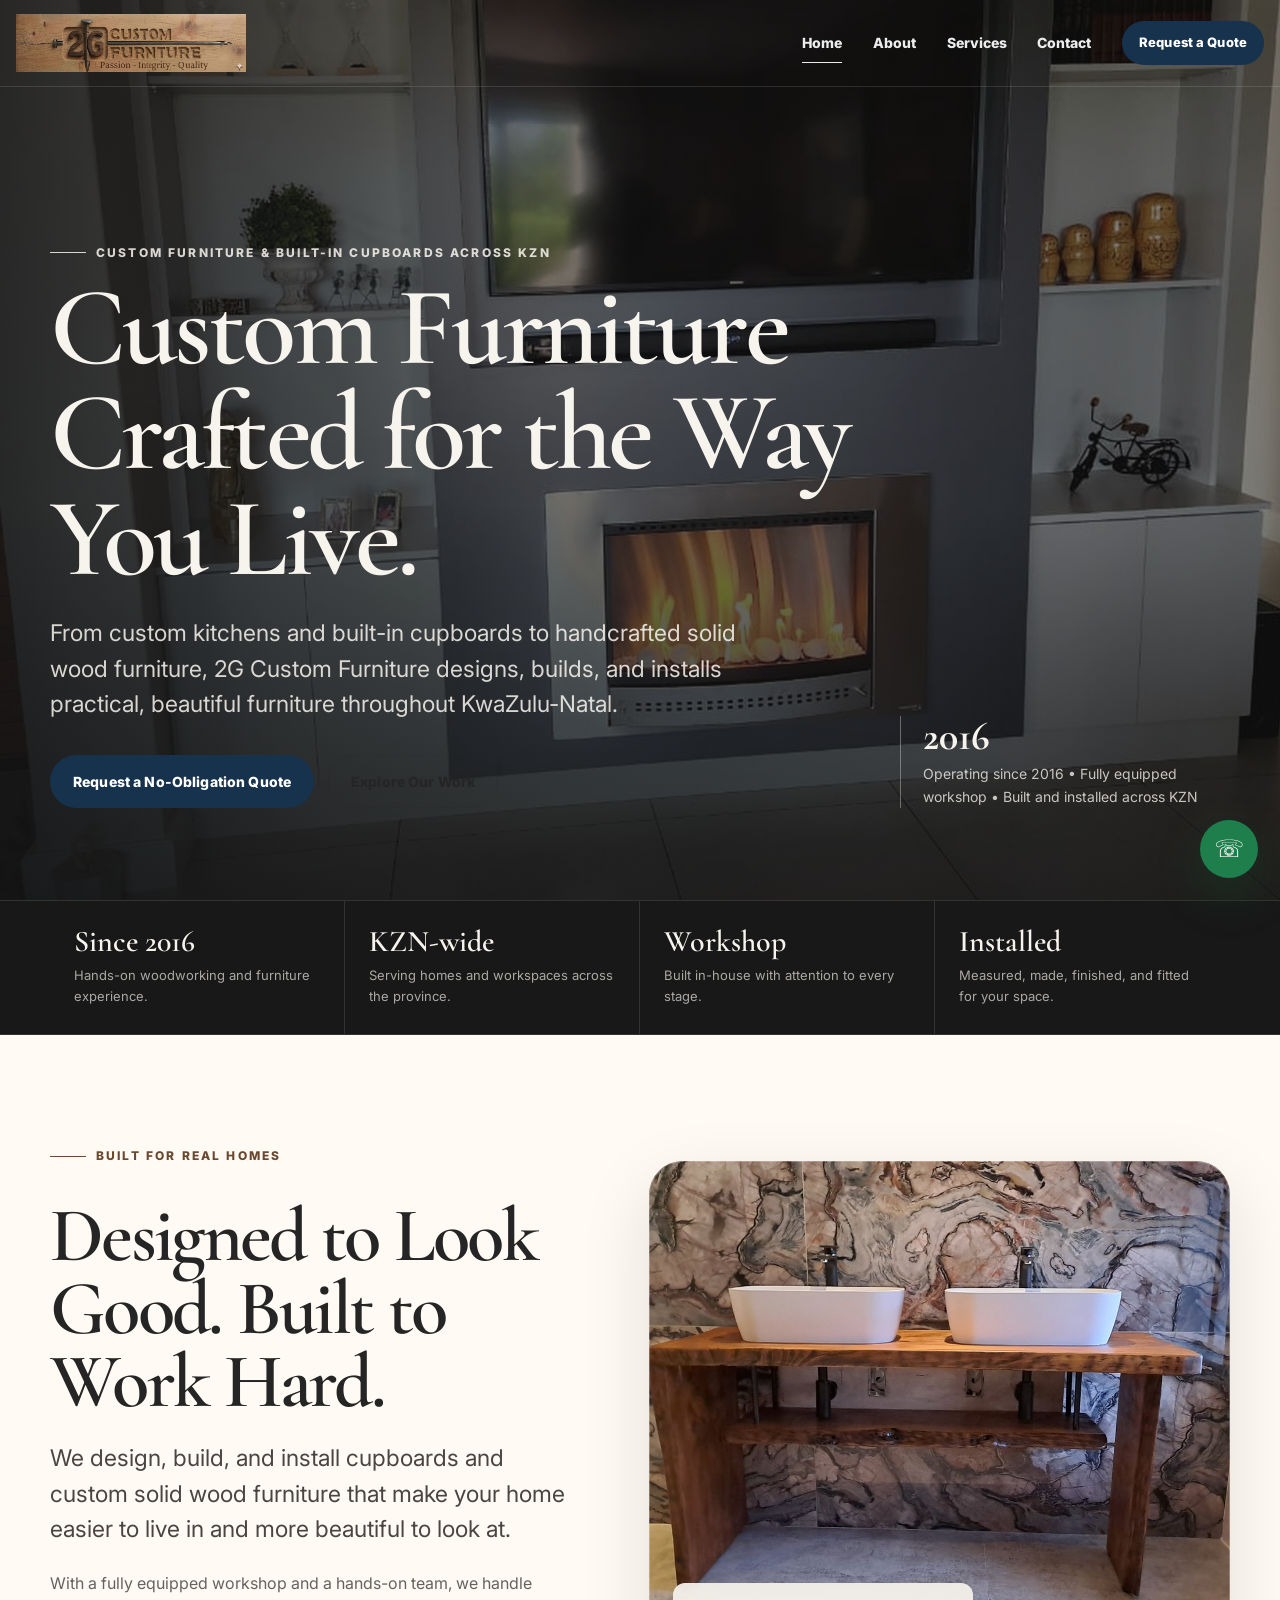
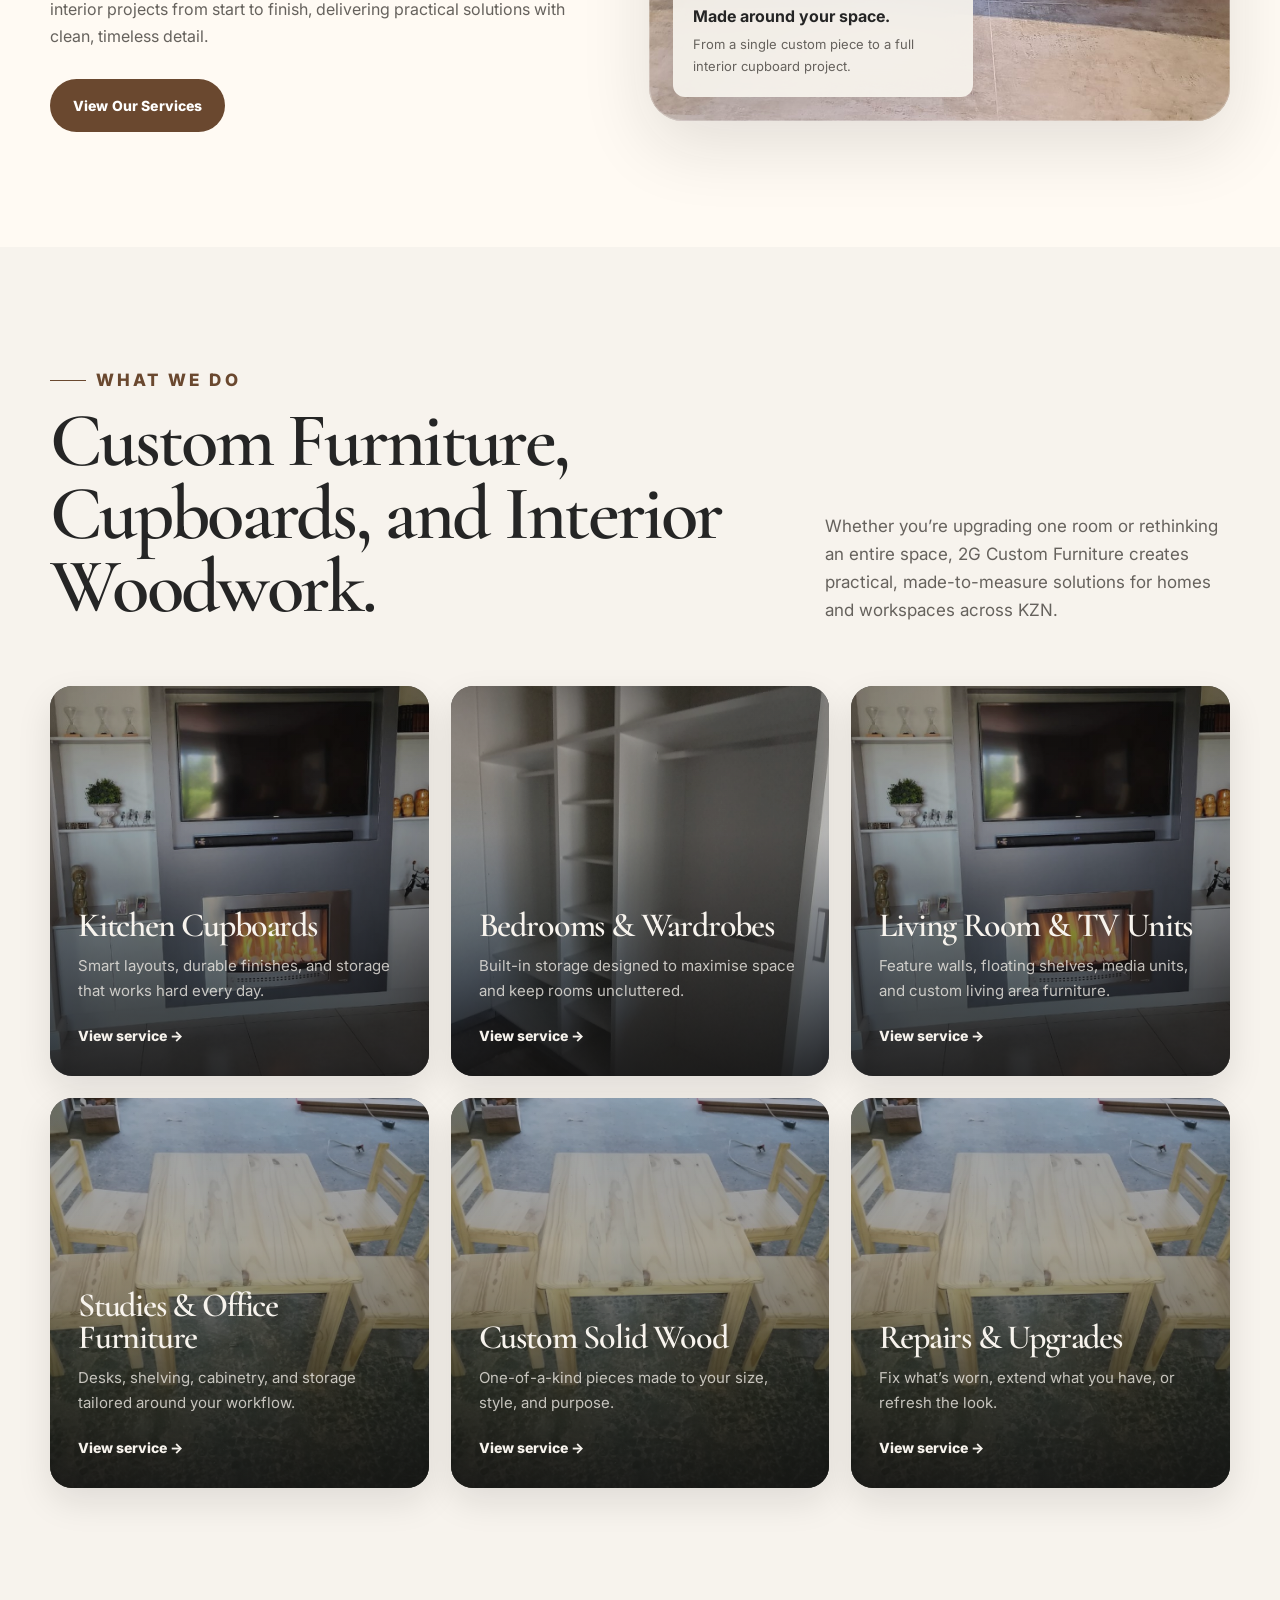
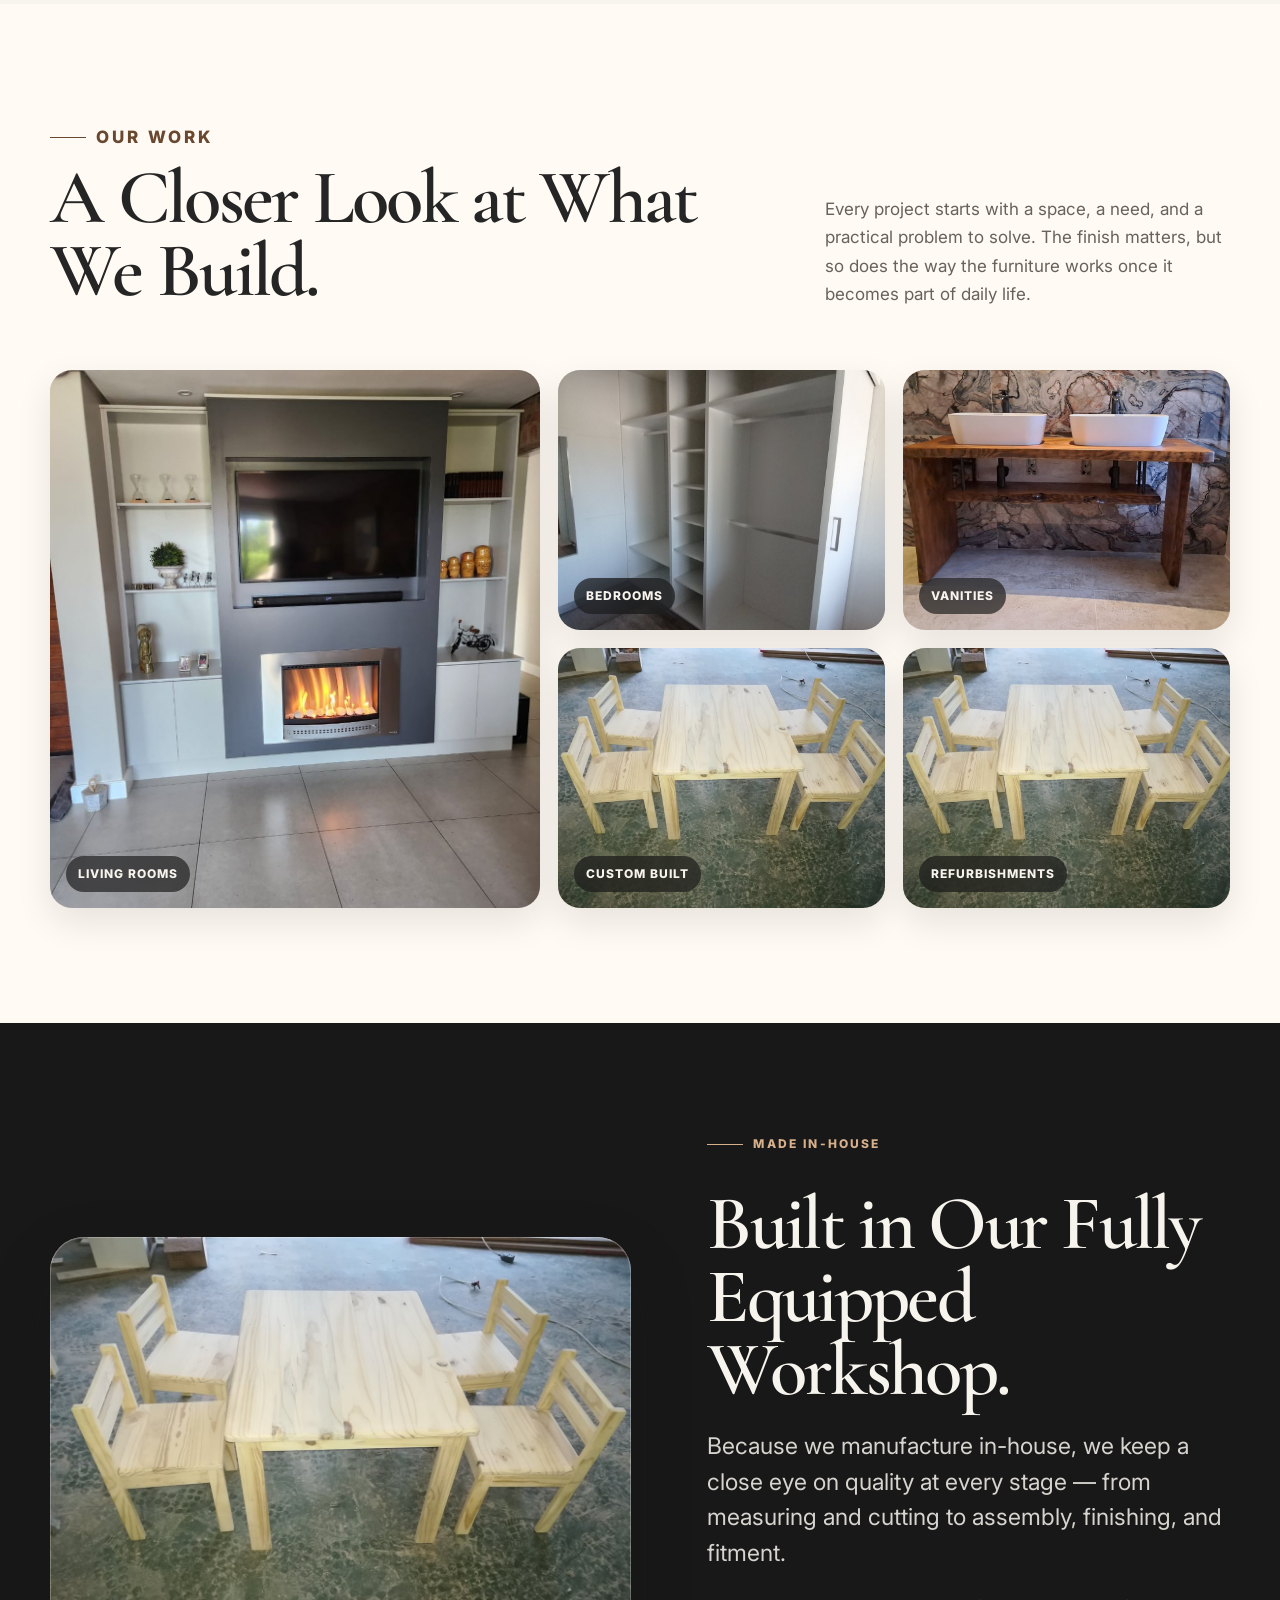
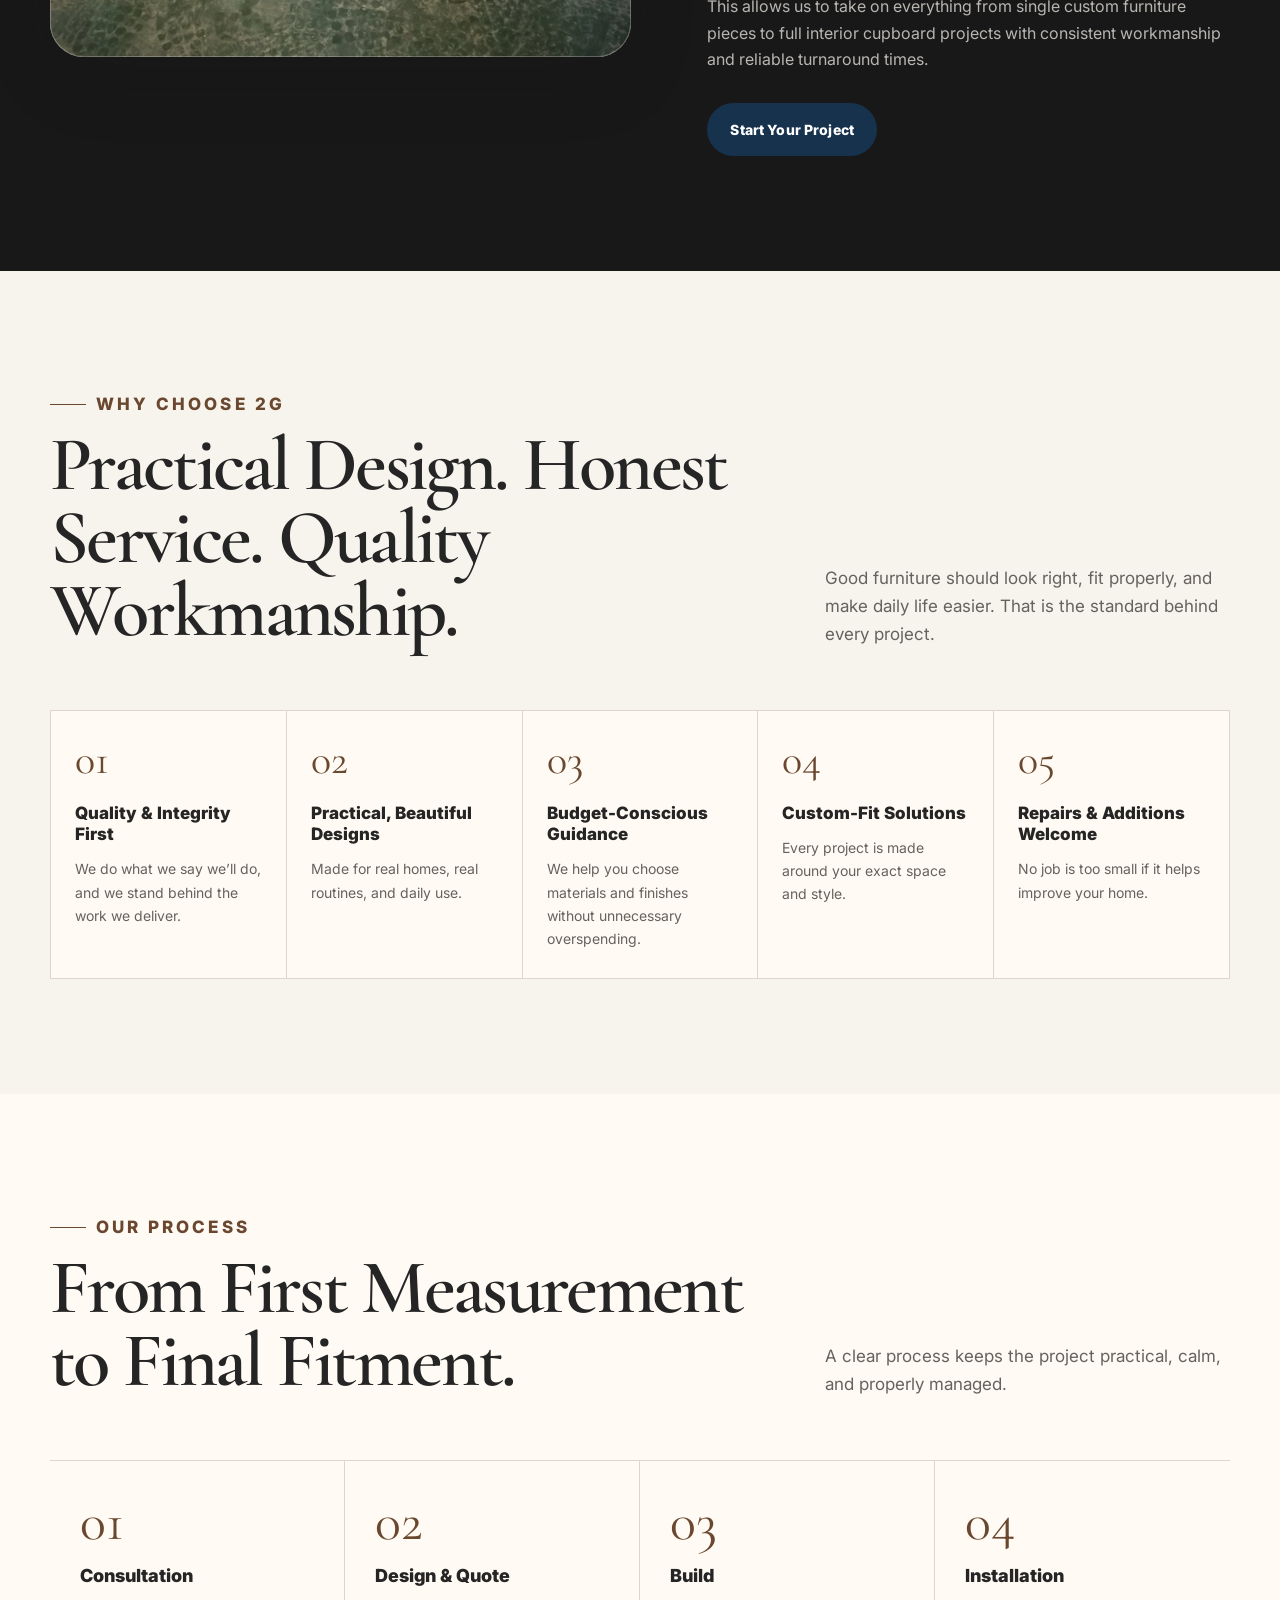
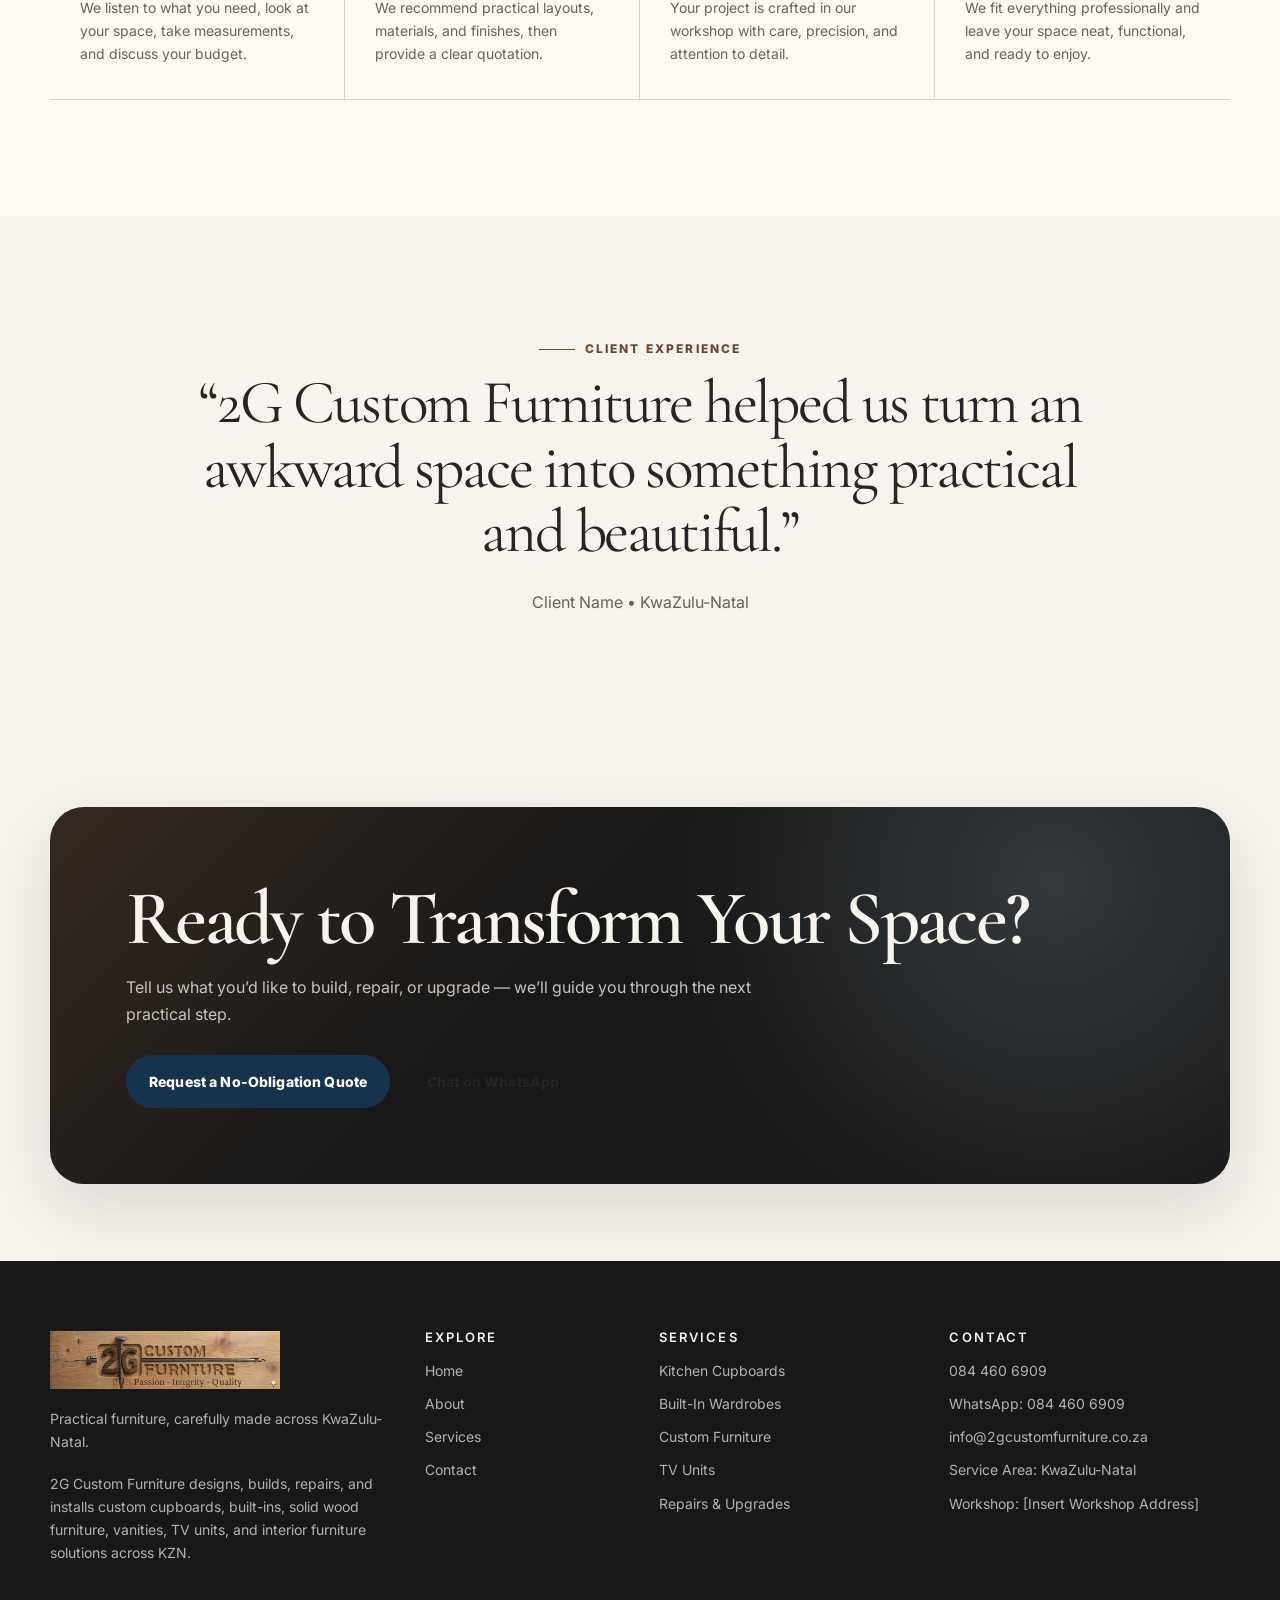
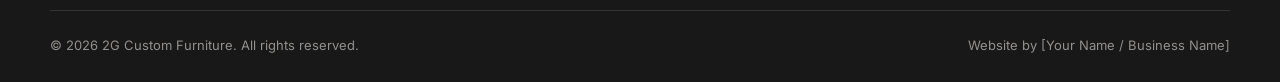
==== index.html @ 4002213d "Add files via upload" ====
<!doctype html>
<html lang="en-ZA">
<head>
  <meta charset="utf-8">
  <meta name="viewport" content="width=device-width, initial-scale=1">
  <title>2G Custom Furniture | Custom Furniture & Built-In Cupboards KZN</title>
  <meta name="description" content="2G Custom Furniture designs, builds, repairs, and installs custom furniture, kitchen cupboards, built-in wardrobes, TV units, vanities, and solid wood furniture across KwaZulu-Natal.">
  <meta name="robots" content="index, follow">
  <meta property="og:title" content="2G Custom Furniture | Custom Furniture & Built-In Cupboards KZN">
  <meta property="og:description" content="2G Custom Furniture designs, builds, repairs, and installs custom furniture, kitchen cupboards, built-in wardrobes, TV units, vanities, and solid wood furniture across KwaZulu-Natal.">
  <meta property="og:type" content="website">
  <meta property="og:image" content="assets/images/hero/home-hero.jpg">
  <meta name="theme-color" content="#17324D">
  <link rel="preconnect" href="https://fonts.googleapis.com">
  <link rel="preconnect" href="https://fonts.gstatic.com" crossorigin>
  <link href="https://fonts.googleapis.com/css2?family=Cormorant+Garamond:wght@500;600;700&family=Inter:wght@400;500;700;800;900&display=swap" rel="stylesheet">
  <link rel="stylesheet" href="assets/css/styles.css">
  <script type="application/ld+json">
  {
    "@context": "https://schema.org",
    "@type": "LocalBusiness",
    "name": "2G Custom Furniture",
    "image": "assets/images/logo/2g-logo.png",
    "telephone": "+27 84 460 6909",
    "email": "info@2gcustomfurniture.co.za",
    "address": {
      "@type": "PostalAddress",
      "streetAddress": "[Insert Workshop Address]",
      "addressRegion": "KwaZulu-Natal",
      "addressCountry": "ZA"
    },
    "areaServed": "KwaZulu-Natal",
    "url": "https://www.2gcustomfurniture.co.za",
    "description": "Custom cupboards, built-ins, solid wood furniture, repairs, refurbishments and installations across KwaZulu-Natal."
  }
  </script>
</head>
<body>
<a class="skip-link" href="#main">Skip to content</a>
<header class="site-header">
  <div class="nav-wrap">
    <a class="logo" href="index.html" aria-label="2G Custom Furniture home">
      <img src="assets/images/logo/2g-logo.png" alt="2G Custom Furniture logo">
    </a>
    <nav class="nav-links" aria-label="Primary navigation">
      <a class="active" href="index.html">Home</a>
      <a href="about.html">About</a>
      <a href="services.html">Services</a>
      <a href="contact.html">Contact</a>
      <a class="btn small-btn" href="contact.html">Request a Quote</a>
    </nav>
    <button class="menu-toggle" type="button" aria-label="Open menu" aria-expanded="false">
      <span></span><span></span><span></span>
    </button>
  </div>
</header>

<main id="main">
  <section class="hero">
    <div class="hero-media"><img src="assets/images/hero/home-hero.jpg" alt="Custom living room TV and fireplace unit built by 2G Custom Furniture"></div>
    <div class="container hero-content">
      <div class="hero-grid">
        <div>
          <p class="eyebrow">Custom Furniture & Built-In Cupboards Across KZN</p>
          <h1>Custom Furniture Crafted for the Way You Live.</h1>
          <p class="lead" style="margin-top:24px;">From custom kitchens and built-in cupboards to handcrafted solid wood furniture, 2G Custom Furniture designs, builds, and installs practical, beautiful furniture throughout KwaZulu-Natal.</p>
          <div class="actions">
            <a class="btn" href="contact.html">Request a No-Obligation Quote</a>
            <a class="btn secondary" href="#work">Explore Our Work</a>
          </div>
        </div>
        <div class="hero-note">
          <strong>2016</strong>
          Operating since 2016 • Fully equipped workshop • Built and installed across KZN
        </div>
      </div>
    </div>
  </section>

  <section class="trust-strip" aria-label="Trust highlights">
    <div class="container trust-grid">
      <div class="trust-item"><strong>Since 2016</strong><span>Hands-on woodworking and furniture experience.</span></div>
      <div class="trust-item"><strong>KZN-wide</strong><span>Serving homes and workspaces across the province.</span></div>
      <div class="trust-item"><strong>Workshop</strong><span>Built in-house with attention to every stage.</span></div>
      <div class="trust-item"><strong>Installed</strong><span>Measured, made, finished, and fitted for your space.</span></div>
    </div>
  </section>

  <section class="section alt">
    <div class="container split">
      <div class="copy-stack reveal">
        <p class="eyebrow">Built for Real Homes</p>
        <h2>Designed to Look Good. Built to Work Hard.</h2>
        <p class="lead">We design, build, and install cupboards and custom solid wood furniture that make your home easier to live in and more beautiful to look at.</p>
        <p>With a fully equipped workshop and a hands-on team, we handle interior projects from start to finish, delivering practical solutions with clean, timeless detail.</p>
        <div class="actions"><a class="btn walnut" href="services.html">View Our Services</a></div>
      </div>
      <div class="image-frame reveal">
        <img src="assets/images/portfolio/vanity-01.jpg" alt="Custom solid wood bathroom vanity made by 2G Custom Furniture">
        <div class="caption-card"><strong>Made around your space.</strong><p>From a single custom piece to a full interior cupboard project.</p></div>
      </div>
    </div>
  </section>

  <section class="section">
    <div class="container">
      <div class="section-heading reveal">
        <div><p class="eyebrow">What We Do</p><h2>Custom Furniture, Cupboards, and Interior Woodwork.</h2></div>
        <p>Whether you’re upgrading one room or rethinking an entire space, 2G Custom Furniture creates practical, made-to-measure solutions for homes and workspaces across KZN.</p>
      </div>
      <div class="service-grid">
        <a class="service-card reveal" href="services.html#kitchens"><img src="assets/images/services/service-kitchens.jpg" alt="Custom fitted kitchen cupboard project"><div class="service-card-content"><h3>Kitchen Cupboards</h3><p>Smart layouts, durable finishes, and storage that works hard every day.</p><span class="link">View service →</span></div></a>
        <a class="service-card reveal" href="services.html#bedrooms"><img src="assets/images/services/service-bedrooms.jpg" alt="Built-in bedroom wardrobe project"><div class="service-card-content"><h3>Bedrooms & Wardrobes</h3><p>Built-in storage designed to maximise space and keep rooms uncluttered.</p><span class="link">View service →</span></div></a>
        <a class="service-card reveal" href="services.html#living"><img src="assets/images/services/service-living-room.jpg" alt="Custom TV unit and living room feature wall"><div class="service-card-content"><h3>Living Room & TV Units</h3><p>Feature walls, floating shelves, media units, and custom living area furniture.</p><span class="link">View service →</span></div></a>
        <a class="service-card reveal" href="services.html#office"><img src="assets/images/services/service-office.jpg" alt="Custom wood table and workshop project"><div class="service-card-content"><h3>Studies & Office Furniture</h3><p>Desks, shelving, cabinetry, and storage tailored around your workflow.</p><span class="link">View service →</span></div></a>
        <a class="service-card reveal" href="services.html#custom"><img src="assets/images/services/service-custom-furniture.jpg" alt="Custom solid wood furniture built in workshop"><div class="service-card-content"><h3>Custom Solid Wood</h3><p>One-of-a-kind pieces made to your size, style, and purpose.</p><span class="link">View service →</span></div></a>
        <a class="service-card reveal" href="services.html#repairs"><img src="assets/images/services/service-repairs.jpg" alt="Work in progress furniture and woodwork repair project"><div class="service-card-content"><h3>Repairs & Upgrades</h3><p>Fix what’s worn, extend what you have, or refresh the look.</p><span class="link">View service →</span></div></a>
      </div>
    </div>
  </section>

  <section id="work" class="section alt">
    <div class="container">
      <div class="section-heading reveal">
        <div><p class="eyebrow">Our Work</p><h2>A Closer Look at What We Build.</h2></div>
        <p>Every project starts with a space, a need, and a practical problem to solve. The finish matters, but so does the way the furniture works once it becomes part of daily life.</p>
      </div>
      <div class="gallery-grid reveal">
        <div class="gallery-item big"><img src="assets/images/portfolio/living-room-01.jpg" alt="Custom living room wall unit with TV and fireplace"><span class="gallery-label">Living Rooms</span></div>
        <div class="gallery-item"><img src="assets/images/portfolio/bedroom-01.jpg" alt="Walk-in wardrobe built-in cupboard interior"><span class="gallery-label">Bedrooms</span></div>
        <div class="gallery-item"><img src="assets/images/portfolio/vanity-01.jpg" alt="Solid wood double bathroom vanity"><span class="gallery-label">Vanities</span></div>
        <div class="gallery-item"><img src="assets/images/portfolio/custom-built-01.jpg" alt="Solid wood children table and chairs in workshop"><span class="gallery-label">Custom Built</span></div>
        <div class="gallery-item"><img src="assets/images/portfolio/refurbish-01.jpg" alt="Furniture work in progress at workshop"><span class="gallery-label">Refurbishments</span></div>
      </div>
    </div>
  </section>

  <section class="section dark">
    <div class="container split reverse">
      <div class="image-frame short reveal"><img src="assets/images/workshop/workshop-01.jpg" alt="2G Custom Furniture workshop project in progress"></div>
      <div class="copy-stack reveal">
        <p class="eyebrow">Made In-House</p>
        <h2>Built in Our Fully Equipped Workshop.</h2>
        <p class="lead">Because we manufacture in-house, we keep a close eye on quality at every stage — from measuring and cutting to assembly, finishing, and fitment.</p>
        <p>This allows us to take on everything from single custom furniture pieces to full interior cupboard projects with consistent workmanship and reliable turnaround times.</p>
        <div class="actions"><a class="btn" href="contact.html">Start Your Project</a></div>
      </div>
    </div>
  </section>

  <section class="section">
    <div class="container">
      <div class="section-heading reveal"><div><p class="eyebrow">Why Choose 2G</p><h2>Practical Design. Honest Service. Quality Workmanship.</h2></div><p>Good furniture should look right, fit properly, and make daily life easier. That is the standard behind every project.</p></div>
      <div class="reason-grid reveal">
        <div class="reason"><span class="num">01</span><h3>Quality & Integrity First</h3><p>We do what we say we’ll do, and we stand behind the work we deliver.</p></div>
        <div class="reason"><span class="num">02</span><h3>Practical, Beautiful Designs</h3><p>Made for real homes, real routines, and daily use.</p></div>
        <div class="reason"><span class="num">03</span><h3>Budget-Conscious Guidance</h3><p>We help you choose materials and finishes without unnecessary overspending.</p></div>
        <div class="reason"><span class="num">04</span><h3>Custom-Fit Solutions</h3><p>Every project is made around your exact space and style.</p></div>
        <div class="reason"><span class="num">05</span><h3>Repairs & Additions Welcome</h3><p>No job is too small if it helps improve your home.</p></div>
      </div>
    </div>
  </section>

  <section class="section alt">
    <div class="container">
      <div class="section-heading reveal"><div><p class="eyebrow">Our Process</p><h2>From First Measurement to Final Fitment.</h2></div><p>A clear process keeps the project practical, calm, and properly managed.</p></div>
      <div class="process reveal">
        <div class="step"><span>01</span><h3>Consultation</h3><p>We listen to what you need, look at your space, take measurements, and discuss your budget.</p></div>
        <div class="step"><span>02</span><h3>Design & Quote</h3><p>We recommend practical layouts, materials, and finishes, then provide a clear quotation.</p></div>
        <div class="step"><span>03</span><h3>Build</h3><p>Your project is crafted in our workshop with care, precision, and attention to detail.</p></div>
        <div class="step"><span>04</span><h3>Installation</h3><p>We fit everything professionally and leave your space neat, functional, and ready to enjoy.</p></div>
      </div>
    </div>
  </section>

  <section class="section">
    <div class="container testimonial reveal">
      <p class="eyebrow">Client Experience</p>
      <blockquote>“2G Custom Furniture helped us turn an awkward space into something practical and beautiful.”</blockquote>
      <cite>Client Name • KwaZulu-Natal <!-- Replace with real testimonial before launch --></cite>
    </div>
  </section>

  <section class="section tight">
    <div class="container cta-panel reveal">
      <h2>Ready to Transform Your Space?</h2>
      <p>Tell us what you’d like to build, repair, or upgrade — we’ll guide you through the next practical step.</p>
      <div class="actions"><a class="btn" href="contact.html">Request a No-Obligation Quote</a><a class="btn secondary" href="https://wa.me/27844606909">Chat on WhatsApp</a></div>
    </div>
  </section>
</main>
<a class="whatsapp-float" href="https://wa.me/27844606909" aria-label="Chat with 2G Custom Furniture on WhatsApp">☏</a>
<footer class="site-footer">
  <div class="container">
    <div class="footer-grid">
      <div>
        <img class="footer-logo" src="assets/images/logo/2g-logo.png" alt="2G Custom Furniture logo">
        <p>Practical furniture, carefully made across KwaZulu-Natal.</p>
        <p style="margin-top:18px;">2G Custom Furniture designs, builds, repairs, and installs custom cupboards, built-ins, solid wood furniture, vanities, TV units, and interior furniture solutions across KZN.</p>
      </div>
      <div>
        <h3>Explore</h3>
        <ul>
          <li><a href="index.html">Home</a></li>
          <li><a href="about.html">About</a></li>
          <li><a href="services.html">Services</a></li>
          <li><a href="contact.html">Contact</a></li>
        </ul>
      </div>
      <div>
        <h3>Services</h3>
        <ul>
          <li><a href="services.html#kitchens">Kitchen Cupboards</a></li>
          <li><a href="services.html#bedrooms">Built-In Wardrobes</a></li>
          <li><a href="services.html#custom">Custom Furniture</a></li>
          <li><a href="services.html#living">TV Units</a></li>
          <li><a href="services.html#repairs">Repairs & Upgrades</a></li>
        </ul>
      </div>
      <div>
        <h3>Contact</h3>
        <ul>
          <li><a href="tel:+27844606909">084 460 6909</a></li>
          <li><a href="https://wa.me/27844606909">WhatsApp: 084 460 6909</a></li>
          <li><a href="mailto:info@2gcustomfurniture.co.za">info@2gcustomfurniture.co.za</a></li>
          <li>Service Area: KwaZulu-Natal</li>
          <li>Workshop: [Insert Workshop Address]</li>
        </ul>
      </div>
    </div>
    <div class="footer-bottom">
      <span>© 2026 2G Custom Furniture. All rights reserved.</span>
      <span>Website by [Your Name / Business Name]</span>
    </div>
  </div>
</footer>
<script src="assets/js/main.js"></script>
</body>
</html>
---- assets/css/styles.css ----
/*
  2G Custom Furniture — premium static website
  Replace placeholder copy/images/contact details where marked before launch.
*/
:root {
  --ivory: #f7f3ed;
  --ivory-2: #fffaf3;
  --charcoal: #252525;
  --ink: #181818;
  --muted: #66625d;
  --stone: #ddd6cc;
  --stone-2: #ebe5dc;
  --navy: #17324d;
  --navy-2: #223f5d;
  --steel: #6f7f8c;
  --walnut: #6a482f;
  --walnut-light: #a87a50;
  --white: #ffffff;
  --shadow-soft: 0 24px 70px rgba(24, 24, 24, .12);
  --shadow-card: 0 14px 35px rgba(24, 24, 24, .10);
  --radius-sm: 12px;
  --radius-md: 22px;
  --radius-lg: 34px;
  --container: 1180px;
  --section: clamp(72px, 9vw, 130px);
  --font-heading: 'Cormorant Garamond', Georgia, serif;
  --font-body: 'Inter', system-ui, -apple-system, Segoe UI, sans-serif;
}

* { box-sizing: border-box; }
html { scroll-behavior: smooth; }
body {
  margin: 0;
  font-family: var(--font-body);
  color: var(--charcoal);
  background: var(--ivory);
  line-height: 1.65;
  -webkit-font-smoothing: antialiased;
  text-rendering: optimizeLegibility;
}
body.nav-open { overflow: hidden; }
img { max-width: 100%; display: block; }
a { color: inherit; text-decoration: none; }
button, input, textarea, select { font: inherit; }
::selection { background: var(--walnut); color: var(--ivory); }

.container {
  width: min(var(--container), calc(100% - 40px));
  margin-inline: auto;
}
.section { padding: var(--section) 0; }
.section.tight { padding: clamp(48px, 6vw, 82px) 0; }
.dark { background: var(--ink); color: var(--ivory); }
.alt { background: var(--ivory-2); }

.eyebrow {
  display: inline-flex;
  align-items: center;
  gap: 10px;
  margin: 0 0 16px;
  font-size: 12px;
  line-height: 1;
  letter-spacing: .18em;
  text-transform: uppercase;
  font-weight: 800;
  color: var(--walnut);
}
.dark .eyebrow { color: #d7b08b; }
.eyebrow::before {
  content: '';
  width: 36px;
  height: 1px;
  background: currentColor;
}

h1, h2, h3 {
  font-family: var(--font-heading);
  font-weight: 600;
  line-height: .95;
  margin: 0;
  letter-spacing: -.035em;
}
h1 { font-size: clamp(58px, 8.7vw, 118px); max-width: 900px; }
h2 { font-size: clamp(42px, 6vw, 80px); }
h3 { font-size: clamp(28px, 3.4vw, 42px); }
p { margin: 0; color: var(--muted); }
.dark p { color: rgba(247, 243, 237, .72); }
.lead { font-size: clamp(18px, 2vw, 23px); line-height: 1.55; color: #494540; }
.dark .lead { color: rgba(247, 243, 237, .86); }
.small { font-size: 14px; color: var(--muted); }

.btn {
  display: inline-flex;
  align-items: center;
  justify-content: center;
  gap: 10px;
  min-height: 48px;
  padding: 14px 22px;
  border-radius: 999px;
  border: 1px solid transparent;
  background: var(--navy);
  color: var(--white);
  font-weight: 800;
  font-size: 14px;
  letter-spacing: .01em;
  transition: transform .25s ease, box-shadow .25s ease, background .25s ease, color .25s ease, border-color .25s ease;
  cursor: pointer;
}
.btn:hover { transform: translateY(-2px); box-shadow: var(--shadow-card); background: var(--navy-2); }
.btn.secondary { background: transparent; color: var(--charcoal); border-color: rgba(37,37,37,.22); }
.btn.secondary:hover { border-color: var(--navy); color: var(--navy); box-shadow: none; }
.dark .btn.secondary { color: var(--ivory); border-color: rgba(247,243,237,.28); }
.btn.walnut { background: var(--walnut); }
.btn.walnut:hover { background: #7a5235; }
.btn.small-btn { min-height: 40px; padding: 10px 16px; font-size: 13px; }

.site-header {
  position: fixed;
  top: 0; left: 0; right: 0;
  z-index: 1000;
  transition: background .25s ease, border-color .25s ease, box-shadow .25s ease, transform .25s ease;
  border-bottom: 1px solid rgba(255,255,255,.12);
}
.site-header.scrolled {
  background: rgba(247, 243, 237, .92);
  backdrop-filter: blur(18px);
  border-bottom-color: rgba(37,37,37,.1);
  box-shadow: 0 10px 30px rgba(24,24,24,.06);
}
.nav-wrap {
  width: min(1280px, calc(100% - 32px));
  margin: 0 auto;
  min-height: 86px;
  display: flex;
  align-items: center;
  justify-content: space-between;
  gap: 20px;
}
.logo {
  display: inline-flex;
  align-items: center;
  gap: 12px;
  min-width: 0;
}
.logo img { width: clamp(150px, 18vw, 250px); height: auto; }
.logo-mark { display:none; }
.nav-links {
  display: flex;
  align-items: center;
  gap: clamp(18px, 2.4vw, 34px);
}
.nav-links a:not(.btn) {
  font-size: 14px;
  font-weight: 800;
  color: rgba(255,255,255,.92);
  position: relative;
}
.site-header.scrolled .nav-links a:not(.btn),
.site-header.inner .nav-links a:not(.btn) { color: var(--charcoal); }
.site-header.inner { background: rgba(247, 243, 237, .92); backdrop-filter: blur(18px); border-bottom-color: rgba(37,37,37,.1); }
.nav-links a:not(.btn)::after {
  content: '';
  position: absolute;
  left: 0;
  bottom: -8px;
  width: 0;
  height: 1px;
  background: currentColor;
  transition: width .25s ease;
}
.nav-links a:hover::after, .nav-links a.active::after { width: 100%; }
.menu-toggle {
  display:none;
  width: 46px; height: 46px;
  border-radius: 999px;
  border: 1px solid rgba(255,255,255,.28);
  background: rgba(24,24,24,.12);
  color: white;
  cursor: pointer;
}
.site-header.scrolled .menu-toggle, .site-header.inner .menu-toggle {
  border-color: rgba(24,24,24,.18);
  background: rgba(255,255,255,.5);
  color: var(--charcoal);
}
.menu-toggle span { display: block; width: 18px; height: 1.5px; background: currentColor; margin: 4px auto; transition: transform .25s ease, opacity .25s ease; }
.nav-open .menu-toggle span:nth-child(1){ transform: translateY(5.5px) rotate(45deg); }
.nav-open .menu-toggle span:nth-child(2){ opacity:0; }
.nav-open .menu-toggle span:nth-child(3){ transform: translateY(-5.5px) rotate(-45deg); }

.hero {
  min-height: 100svh;
  position: relative;
  display: grid;
  align-items: end;
  color: var(--ivory);
  overflow: hidden;
  background: var(--ink);
}
.hero.inner-hero { min-height: 76svh; }
.hero-media {
  position: absolute;
  inset: 0;
}
.hero-media img { width: 100%; height: 100%; object-fit: cover; opacity: .68; filter: saturate(.9) contrast(1.02); }
.hero-media::after {
  content: '';
  position: absolute; inset: 0;
  background:
    linear-gradient(90deg, rgba(18,18,18,.82), rgba(18,18,18,.42) 44%, rgba(18,18,18,.30)),
    linear-gradient(0deg, rgba(18,18,18,.72), transparent 44%);
}
.hero-content {
  position: relative;
  z-index: 2;
  padding: 160px 0 clamp(54px, 8vw, 92px);
}
.hero-grid {
  display: grid;
  grid-template-columns: minmax(0, 1.1fr) 330px;
  gap: 42px;
  align-items: end;
}
.hero p { color: rgba(247, 243, 237, .86); max-width: 710px; }
.hero .actions { display:flex; gap: 14px; flex-wrap: wrap; margin-top: 32px; }
.hero-note {
  border-left: 1px solid rgba(247,243,237,.35);
  padding-left: 22px;
  color: rgba(247,243,237,.78);
  font-size: 14px;
}
.hero-note strong { display:block; color: var(--ivory); font-size: 40px; font-family: var(--font-heading); line-height:1; margin-bottom:6px; }

.trust-strip {
  background: var(--ink);
  color: var(--ivory);
  border-top: 1px solid rgba(247,243,237,.12);
  border-bottom: 1px solid rgba(247,243,237,.12);
}
.trust-grid {
  display:grid;
  grid-template-columns: repeat(4, 1fr);
}
.trust-item {
  padding: 26px 24px;
  border-right: 1px solid rgba(247,243,237,.12);
}
.trust-item:last-child { border-right: 0; }
.trust-item strong { display:block; font-family: var(--font-heading); font-size: 30px; line-height:1; font-weight:600; }
.trust-item span { display:block; margin-top:8px; font-size:13px; color: rgba(247,243,237,.66); }

.split {
  display:grid;
  grid-template-columns: minmax(0, .9fr) minmax(0, 1fr);
  gap: clamp(34px, 6vw, 86px);
  align-items: center;
}
.split.reverse { grid-template-columns: minmax(0, 1fr) minmax(0, .9fr); }
.copy-stack { display:grid; gap: 22px; }
.copy-stack .actions { display:flex; gap:14px; flex-wrap:wrap; margin-top:8px; }
.image-frame {
  position: relative;
  border-radius: var(--radius-lg);
  overflow: hidden;
  box-shadow: var(--shadow-soft);
  isolation: isolate;
  background: var(--stone);
}
.image-frame img { width:100%; height: 560px; object-fit: cover; }
.image-frame.short img { height: 420px; }
.image-frame::after {
  content:''; position:absolute; inset:0;
  box-shadow: inset 0 0 0 1px rgba(255,255,255,.25);
  pointer-events:none; border-radius: inherit;
}
.caption-card {
  position: absolute;
  left: 24px; bottom: 24px;
  max-width: 300px;
  background: rgba(247,243,237,.92);
  backdrop-filter: blur(18px);
  padding: 20px;
  border-radius: var(--radius-sm);
  box-shadow: var(--shadow-card);
}
.caption-card strong { display:block; margin-bottom:5px; }
.caption-card p { font-size: 13px; }

.section-heading {
  display:grid;
  grid-template-columns: minmax(0, .82fr) minmax(280px, .45fr);
  gap: 36px;
  align-items: end;
  margin-bottom: clamp(34px, 5vw, 62px);
}
.section-heading p { font-size: 17px; }

.service-grid {
  display:grid;
  grid-template-columns: repeat(3, 1fr);
  gap: 22px;
}
.service-card {
  position: relative;
  min-height: 390px;
  border-radius: var(--radius-md);
  overflow: hidden;
  background: var(--ink);
  box-shadow: var(--shadow-card);
  isolation: isolate;
}
.service-card img { position:absolute; inset:0; width:100%; height:100%; object-fit:cover; opacity:.76; transition: transform .6s ease, opacity .4s ease; }
.service-card::after { content:''; position:absolute; inset:0; background: linear-gradient(0deg, rgba(18,18,18,.82), rgba(18,18,18,.08) 62%); }
.service-card:hover img { transform: scale(1.05); opacity:.9; }
.service-card-content { position:absolute; inset:auto 0 0; z-index:2; padding: 28px; color: var(--ivory); }
.service-card-content h3 { font-size: 34px; margin-bottom:12px; }
.service-card-content p { color: rgba(247,243,237,.76); font-size:15px; }
.service-card-content .link { display:inline-flex; margin-top:20px; font-weight:800; font-size:14px; color: var(--ivory); }

.gallery-grid {
  display:grid;
  grid-template-columns: 1.2fr .8fr .8fr;
  grid-template-rows: 260px 260px;
  gap: 18px;
}
.gallery-item {
  position:relative; overflow:hidden; border-radius: var(--radius-md); background: var(--stone); box-shadow: var(--shadow-card);
}
.gallery-item.big { grid-row: span 2; }
.gallery-item img { width:100%; height:100%; object-fit:cover; transition: transform .7s ease; }
.gallery-item:hover img { transform: scale(1.05); }
.gallery-label {
  position:absolute; left:16px; bottom:16px; padding: 8px 12px; border-radius:999px;
  background: rgba(24,24,24,.66); backdrop-filter: blur(14px); color: var(--ivory);
  font-size:12px; font-weight:800; letter-spacing:.08em; text-transform:uppercase;
}

.values-band {
  display:grid;
  grid-template-columns: repeat(3, 1fr);
  border-top: 1px solid rgba(247,243,237,.16);
  border-bottom: 1px solid rgba(247,243,237,.16);
}
.value-block { padding: clamp(34px, 5vw, 58px); border-right: 1px solid rgba(247,243,237,.16); }
.value-block:last-child { border-right:0; }
.value-block h3 { color: var(--ivory); margin-bottom: 14px; }
.value-block p { color: rgba(247,243,237,.72); }

.reason-grid {
  display:grid;
  grid-template-columns: repeat(5, 1fr);
  gap: 1px;
  background: var(--stone);
  border: 1px solid var(--stone);
}
.reason {
  background: var(--ivory-2);
  padding: 28px 24px;
  min-height: 245px;
}
.reason .num { display:block; font-family: var(--font-heading); font-size: 42px; color: var(--walnut); line-height:1; margin-bottom: 22px; }
.reason h3 { font-family: var(--font-body); font-size: 17px; line-height: 1.25; letter-spacing:0; margin-bottom: 12px; font-weight: 850; }
.reason p { font-size: 14px; }

.process {
  display:grid;
  grid-template-columns: repeat(4, 1fr);
  gap: 0;
  border-top: 1px solid var(--stone);
  border-bottom: 1px solid var(--stone);
}
.step { padding: 34px 30px; border-right: 1px solid var(--stone); }
.step:last-child { border-right:0; }
.step span { display:block; font-family: var(--font-heading); font-size: 54px; line-height:1; color: var(--walnut); margin-bottom: 18px; }
.step h3 { font-family: var(--font-body); font-size: 18px; font-weight: 850; letter-spacing:0; margin-bottom: 12px; }
.step p { font-size:14px; }

.testimonial {
  max-width: 900px;
  margin-inline: auto;
  text-align: center;
}
.testimonial blockquote {
  margin: 0;
  font-family: var(--font-heading);
  font-size: clamp(32px, 4.8vw, 64px);
  line-height: 1.05;
  letter-spacing: -.035em;
}
.testimonial cite { display:block; margin-top:24px; font-style: normal; color: var(--muted); }

.cta-panel {
  position: relative;
  overflow:hidden;
  border-radius: var(--radius-lg);
  background: var(--ink);
  color: var(--ivory);
  padding: clamp(40px, 7vw, 76px);
  box-shadow: var(--shadow-soft);
  isolation:isolate;
}
.cta-panel::before { content:''; position:absolute; inset:0; background: radial-gradient(circle at 85% 20%, rgba(111,127,140,.32), transparent 36%), linear-gradient(135deg, rgba(106,72,47,.35), transparent 42%); z-index:-1; }
.cta-panel p { color: rgba(247,243,237,.78); max-width:650px; margin-top:18px; }
.cta-panel .actions { display:flex; gap:14px; flex-wrap:wrap; margin-top: 28px; }

.service-detail { display:grid; grid-template-columns: .95fr 1.05fr; gap: clamp(30px, 5vw, 70px); align-items:center; padding: clamp(44px, 6vw, 72px) 0; border-bottom: 1px solid var(--stone); }
.service-detail:nth-child(even) { grid-template-columns: 1.05fr .95fr; }
.service-detail:nth-child(even) .service-detail-image { order: 2; }
.service-detail-image { border-radius: var(--radius-lg); overflow:hidden; box-shadow: var(--shadow-card); }
.service-detail-image img { width:100%; height: 460px; object-fit:cover; }
.service-detail-copy ul, .plain-list { list-style:none; padding:0; margin: 24px 0; display:grid; gap: 10px; }
.service-detail-copy li, .plain-list li { position:relative; padding-left: 24px; color: var(--muted); }
.service-detail-copy li::before, .plain-list li::before { content:''; width:7px; height:7px; border-radius:999px; background: var(--walnut); position:absolute; left:0; top: 12px; }

.faq { display:grid; gap: 14px; }
.faq-item { border: 1px solid var(--stone); border-radius: var(--radius-sm); background: var(--ivory-2); overflow:hidden; }
.faq-question { width:100%; text-align:left; border:0; background:transparent; padding: 22px 24px; font-weight:850; display:flex; justify-content:space-between; gap:20px; cursor:pointer; color: var(--charcoal); }
.faq-question span:last-child { color: var(--walnut); }
.faq-answer { display:none; padding: 0 24px 22px; }
.faq-item.open .faq-answer { display:block; }

.contact-grid { display:grid; grid-template-columns: .82fr 1.18fr; gap: clamp(34px, 6vw, 80px); align-items:start; }
.contact-cards { display:grid; gap: 14px; }
.contact-card { background: var(--ivory-2); border:1px solid var(--stone); border-radius: var(--radius-md); padding: 24px; }
.contact-card span { display:block; color: var(--walnut); font-size: 12px; text-transform:uppercase; letter-spacing:.14em; font-weight:900; margin-bottom:8px; }
.contact-card strong { display:block; font-size: 20px; line-height: 1.25; }
.form-card { background: var(--ivory-2); border:1px solid var(--stone); border-radius: var(--radius-lg); padding: clamp(28px, 5vw, 48px); box-shadow: var(--shadow-card); }
.form-grid { display:grid; grid-template-columns: 1fr 1fr; gap: 18px; margin-top: 28px; }
.form-field.full { grid-column: 1 / -1; }
label { display:block; font-size: 13px; font-weight: 850; margin-bottom: 8px; }
input, select, textarea { width:100%; border:1px solid var(--stone); background: white; border-radius: 14px; padding: 14px 14px; color: var(--charcoal); outline: none; transition: border-color .2s ease, box-shadow .2s ease; }
textarea { min-height: 140px; resize: vertical; }
input:focus, select:focus, textarea:focus { border-color: var(--navy); box-shadow: 0 0 0 4px rgba(23,50,77,.10); }
.form-note { margin-top: 16px; font-size: 13px; }
.map-placeholder { border:1px solid var(--stone); border-radius: var(--radius-lg); min-height: 360px; display:grid; place-items:center; text-align:center; background: linear-gradient(135deg, rgba(111,127,140,.10), rgba(106,72,47,.08)); color: var(--muted); padding: 30px; }

.site-footer { background: var(--ink); color: var(--ivory); padding: 70px 0 26px; }
.footer-grid { display:grid; grid-template-columns: 1.2fr .7fr .9fr 1fr; gap: 38px; padding-bottom: 46px; border-bottom: 1px solid rgba(247,243,237,.12); }
.footer-logo { width: 230px; margin-bottom: 18px; filter: brightness(1.08); }
.footer-grid h3 { font-family: var(--font-body); font-size: 13px; letter-spacing:.16em; text-transform:uppercase; margin-bottom: 16px; }
.footer-grid p, .footer-grid a, .footer-grid li { color: rgba(247,243,237,.70); font-size: 14px; }
.footer-grid ul { list-style:none; padding:0; margin:0; display:grid; gap: 10px; }
.footer-grid a:hover { color: var(--ivory); }
.footer-bottom { display:flex; justify-content:space-between; gap:20px; flex-wrap:wrap; padding-top: 24px; color: rgba(247,243,237,.55); font-size: 13px; }
.whatsapp-float {
  position: fixed; right: 22px; bottom: 22px; z-index: 900;
  width: 58px; height:58px; border-radius:999px; background:#1f7f4c; color:#fff;
  display:grid; place-items:center; box-shadow: 0 18px 45px rgba(20,90,52,.32); font-weight:900; font-size: 24px;
  transition: transform .25s ease;
}
.whatsapp-float:hover { transform: translateY(-3px) scale(1.02); }

.reveal { opacity:0; transform: translateY(22px); transition: opacity .75s ease, transform .75s ease; }
.reveal.visible { opacity:1; transform: none; }
.skip-link { position:absolute; left:-999px; top:auto; width:1px; height:1px; overflow:hidden; }
.skip-link:focus { left:12px; top:12px; width:auto; height:auto; z-index:10000; background:#fff; padding:10px 14px; border-radius:6px; }

@media (max-width: 980px) {
  h1 { font-size: clamp(48px, 13vw, 86px); }
  .nav-links {
    position: fixed; inset: 0; background: var(--ivory); color: var(--charcoal);
    display: flex; flex-direction: column; justify-content:center; align-items:center; gap: 26px;
    transform: translateX(100%); transition: transform .35s ease; z-index: -1;
  }
  .nav-open .nav-links { transform: translateX(0); }
  .nav-links a:not(.btn) { color: var(--charcoal); font-size: 22px; }
  .menu-toggle { display:block; }
  .hero-grid, .split, .split.reverse, .section-heading, .contact-grid { grid-template-columns: 1fr; }
  .hero-note { display:none; }
  .trust-grid { grid-template-columns: repeat(2, 1fr); }
  .trust-item:nth-child(2) { border-right:0; }
  .trust-item:nth-child(-n+2) { border-bottom: 1px solid rgba(247,243,237,.12); }
  .service-grid { grid-template-columns: repeat(2, 1fr); }
  .gallery-grid { grid-template-columns: 1fr 1fr; grid-template-rows: 260px 260px 260px; }
  .gallery-item.big { grid-column: span 2; grid-row: span 1; }
  .reason-grid { grid-template-columns: repeat(2, 1fr); }
  .process, .values-band { grid-template-columns: 1fr; }
  .step, .value-block { border-right:0; border-bottom:1px solid var(--stone); }
  .dark .value-block { border-bottom-color: rgba(247,243,237,.16); }
  .service-detail, .service-detail:nth-child(even) { grid-template-columns: 1fr; }
  .service-detail:nth-child(even) .service-detail-image { order: 0; }
  .footer-grid { grid-template-columns: 1fr 1fr; }
}
@media (max-width: 640px) {
  .container { width: min(100% - 28px, var(--container)); }
  .nav-wrap { min-height: 74px; }
  .logo img { width: 156px; }
  .hero, .hero.inner-hero { min-height: 82svh; }
  .hero-content { padding: 130px 0 52px; }
  .hero .actions { flex-direction: column; align-items: stretch; }
  .btn { width: 100%; }
  .trust-grid, .service-grid, .gallery-grid, .reason-grid, .footer-grid, .form-grid { grid-template-columns: 1fr; }
  .trust-item { border-right:0; border-bottom: 1px solid rgba(247,243,237,.12); }
  .trust-item:last-child { border-bottom:0; }
  .gallery-item.big { grid-column: auto; }
  .gallery-grid { grid-template-rows: repeat(5, 260px); }
  .image-frame img, .service-detail-image img { height: 360px; }
  .caption-card { position:relative; left:auto; bottom:auto; margin: -64px 18px 18px; }
  .service-card { min-height: 350px; }
  .whatsapp-float { right: 16px; bottom: 16px; width:54px; height:54px; }
}
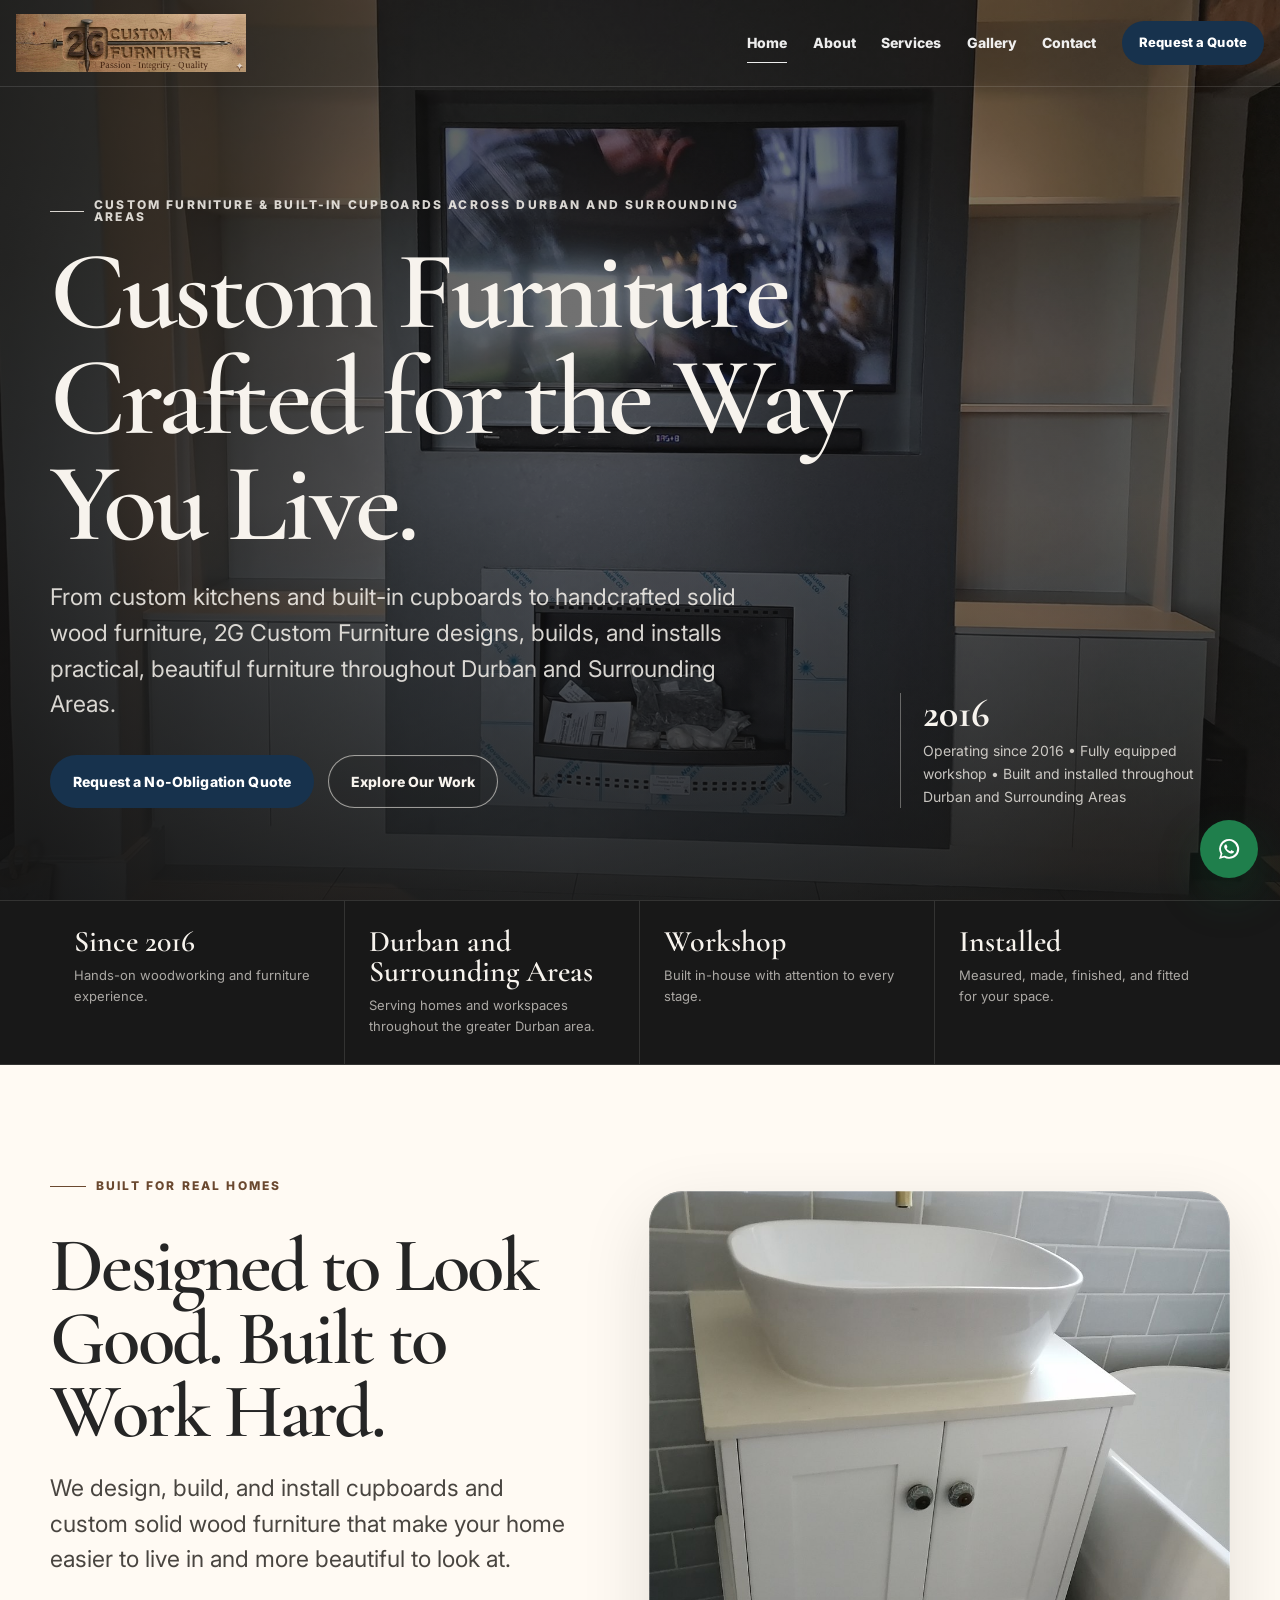
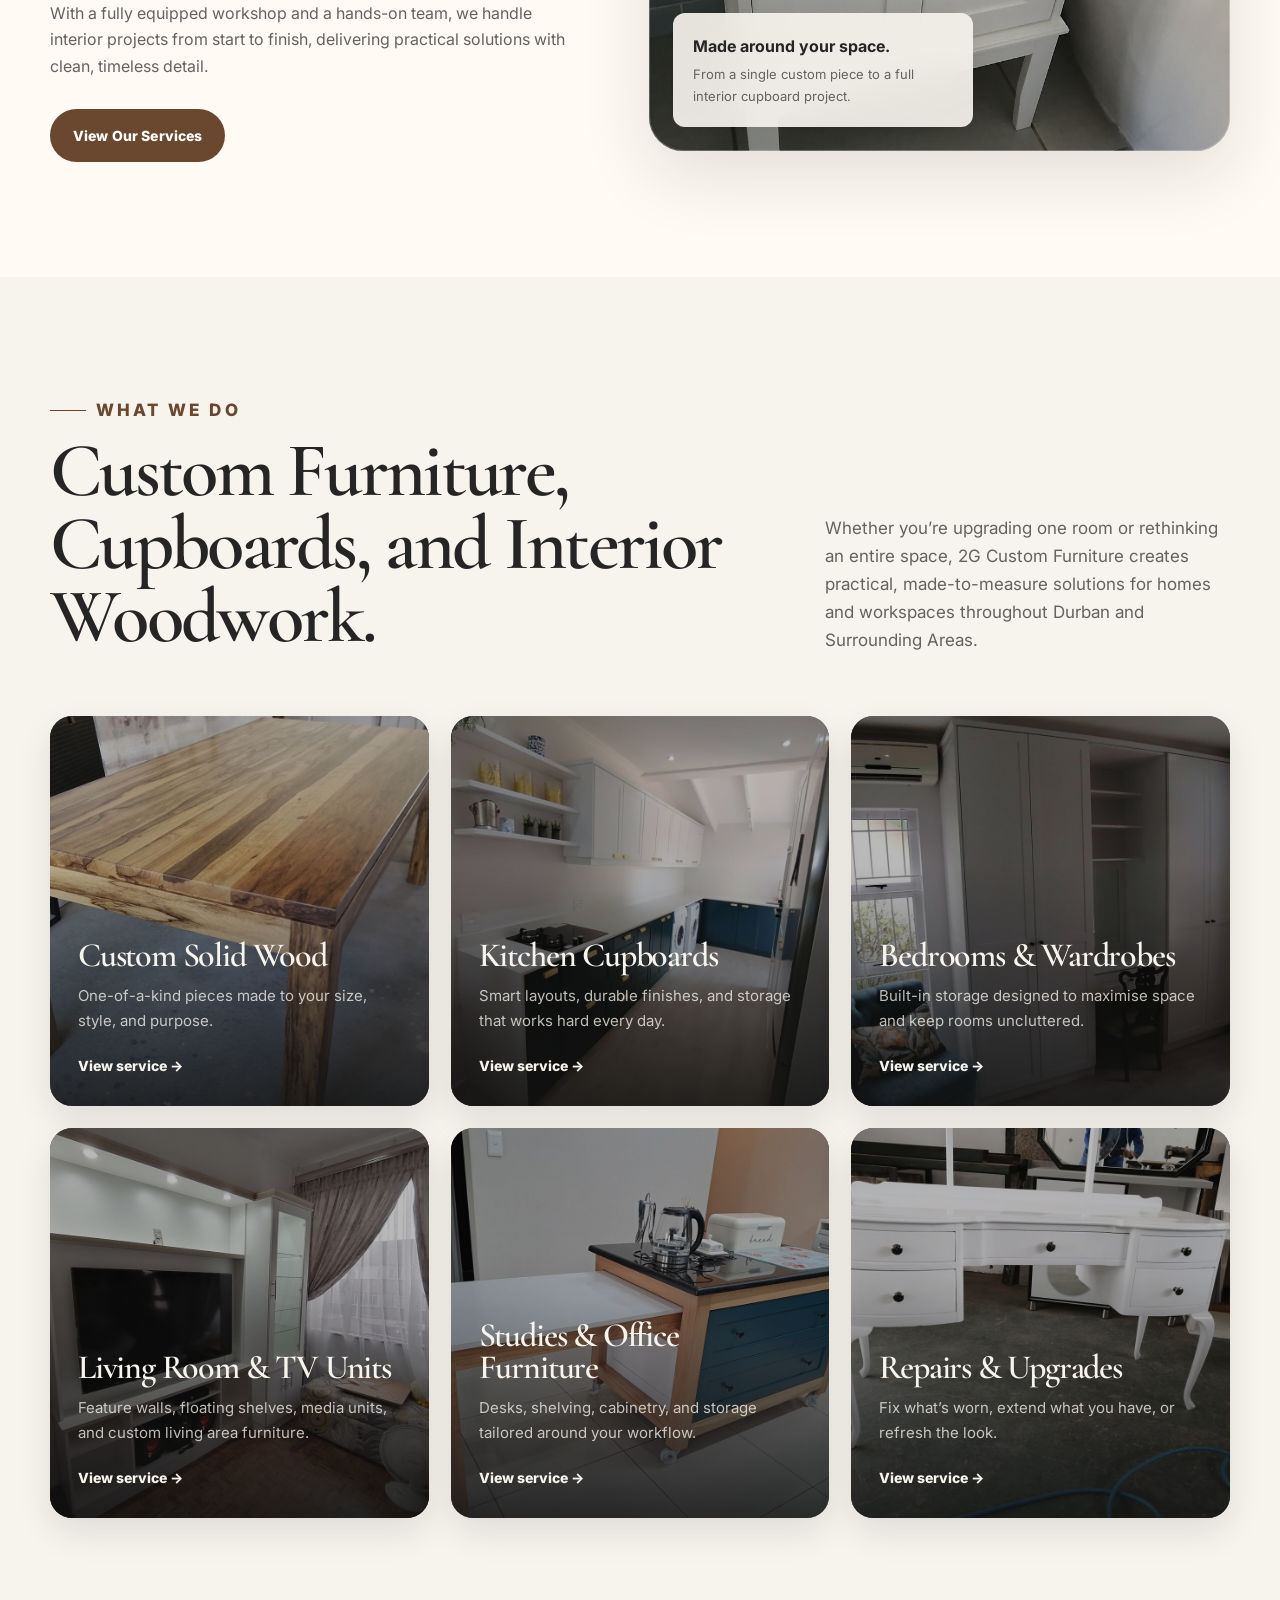
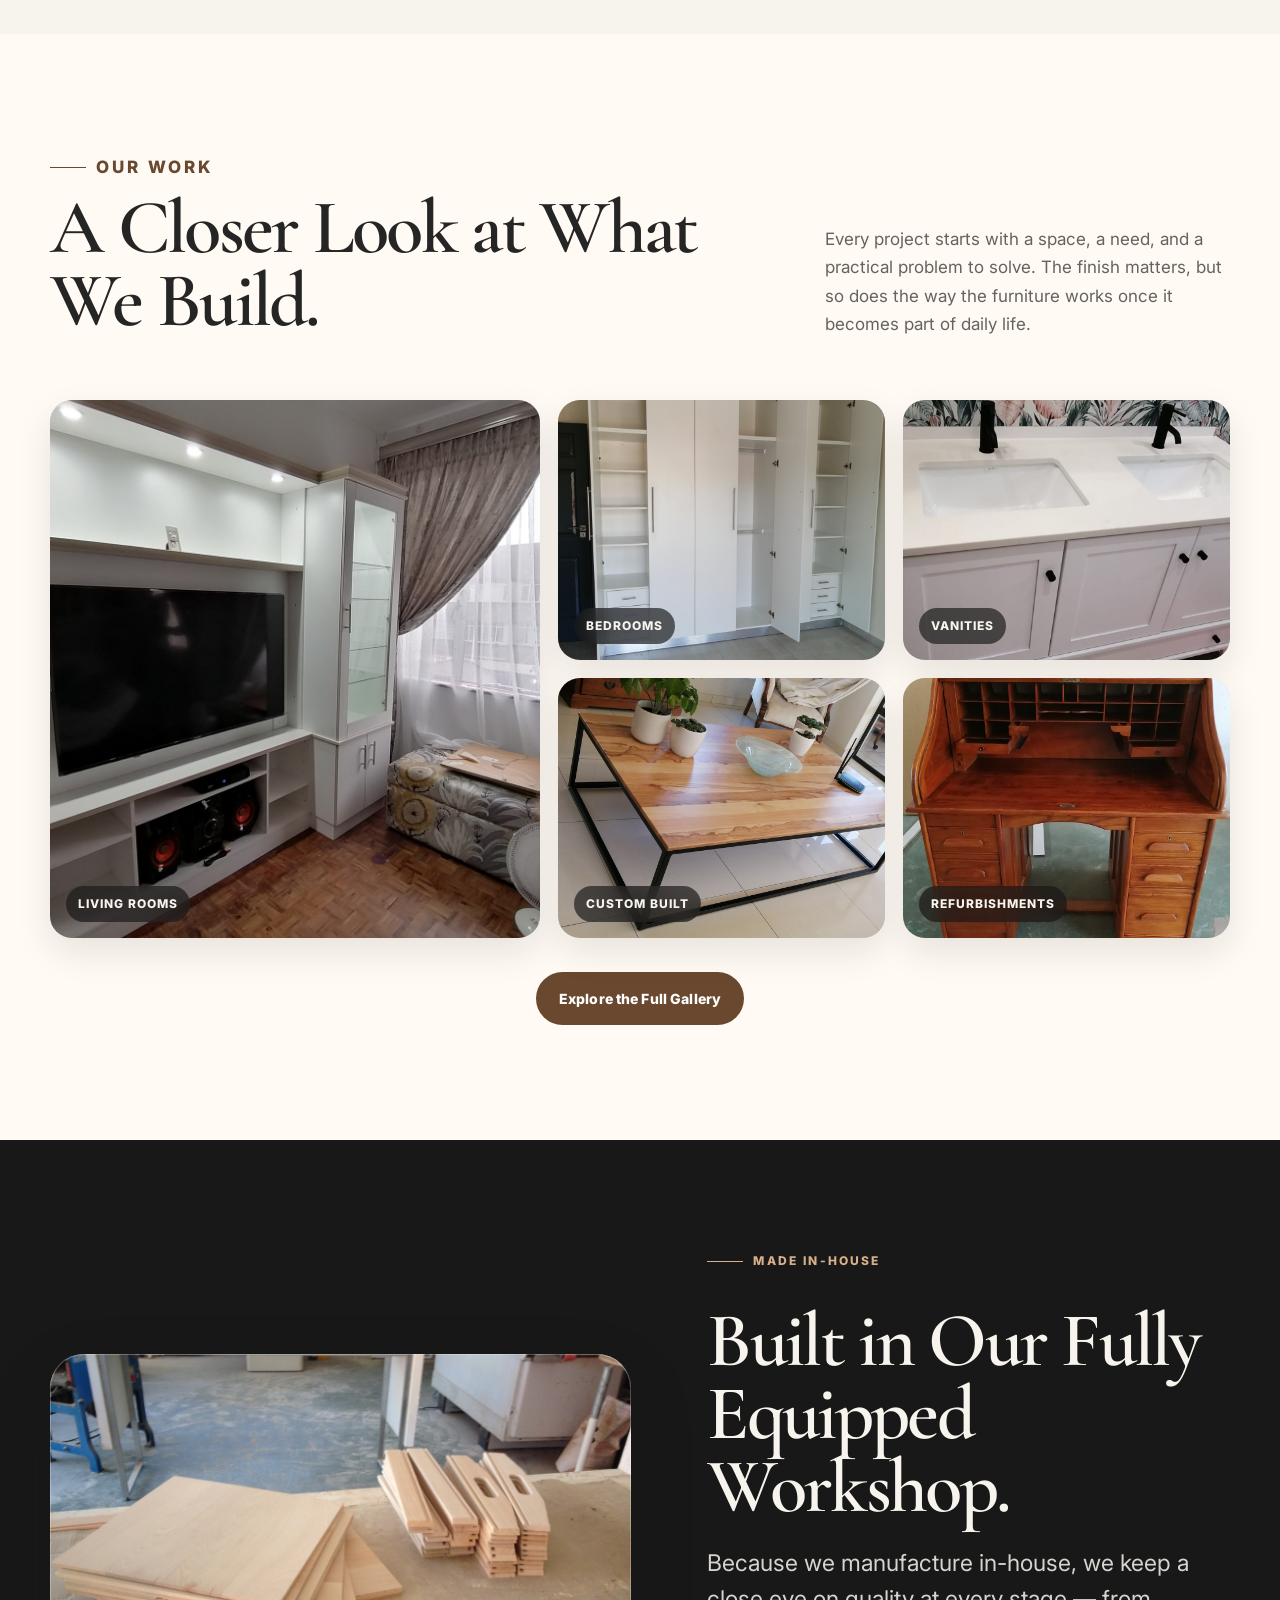
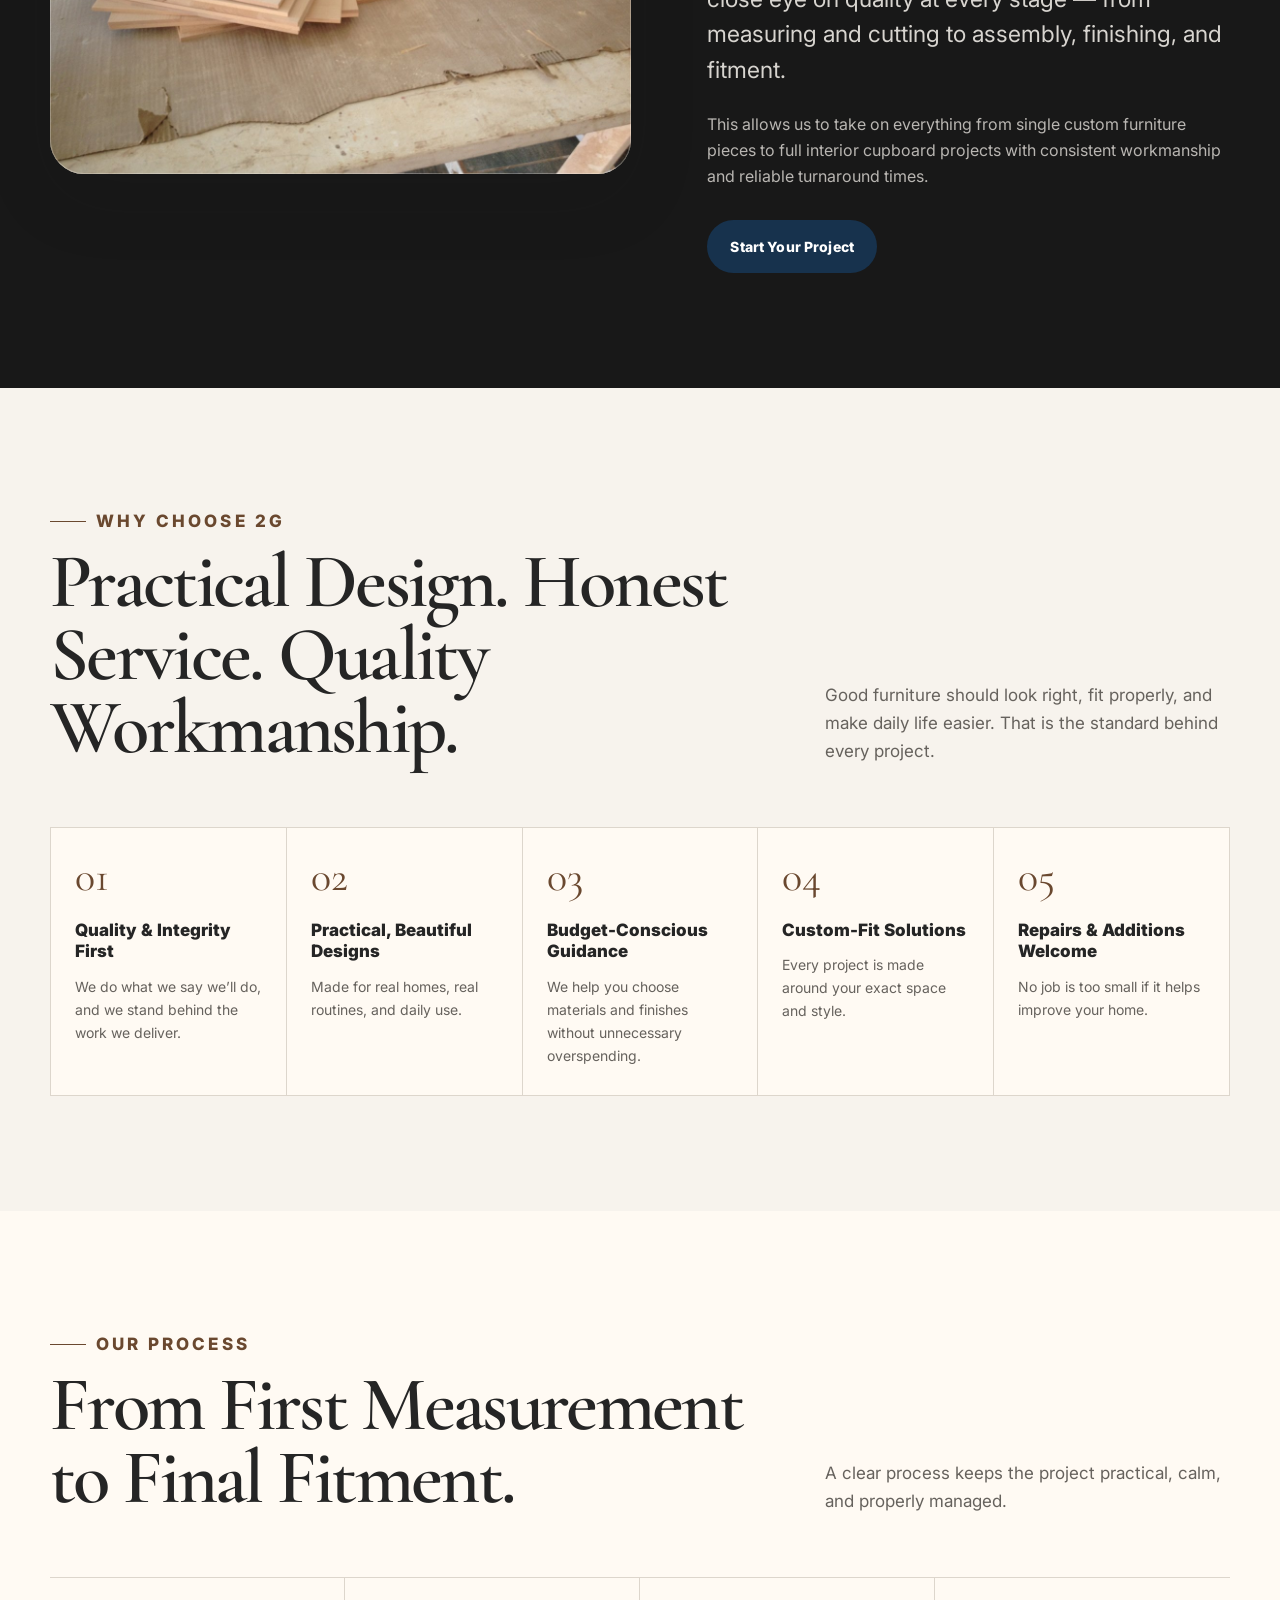
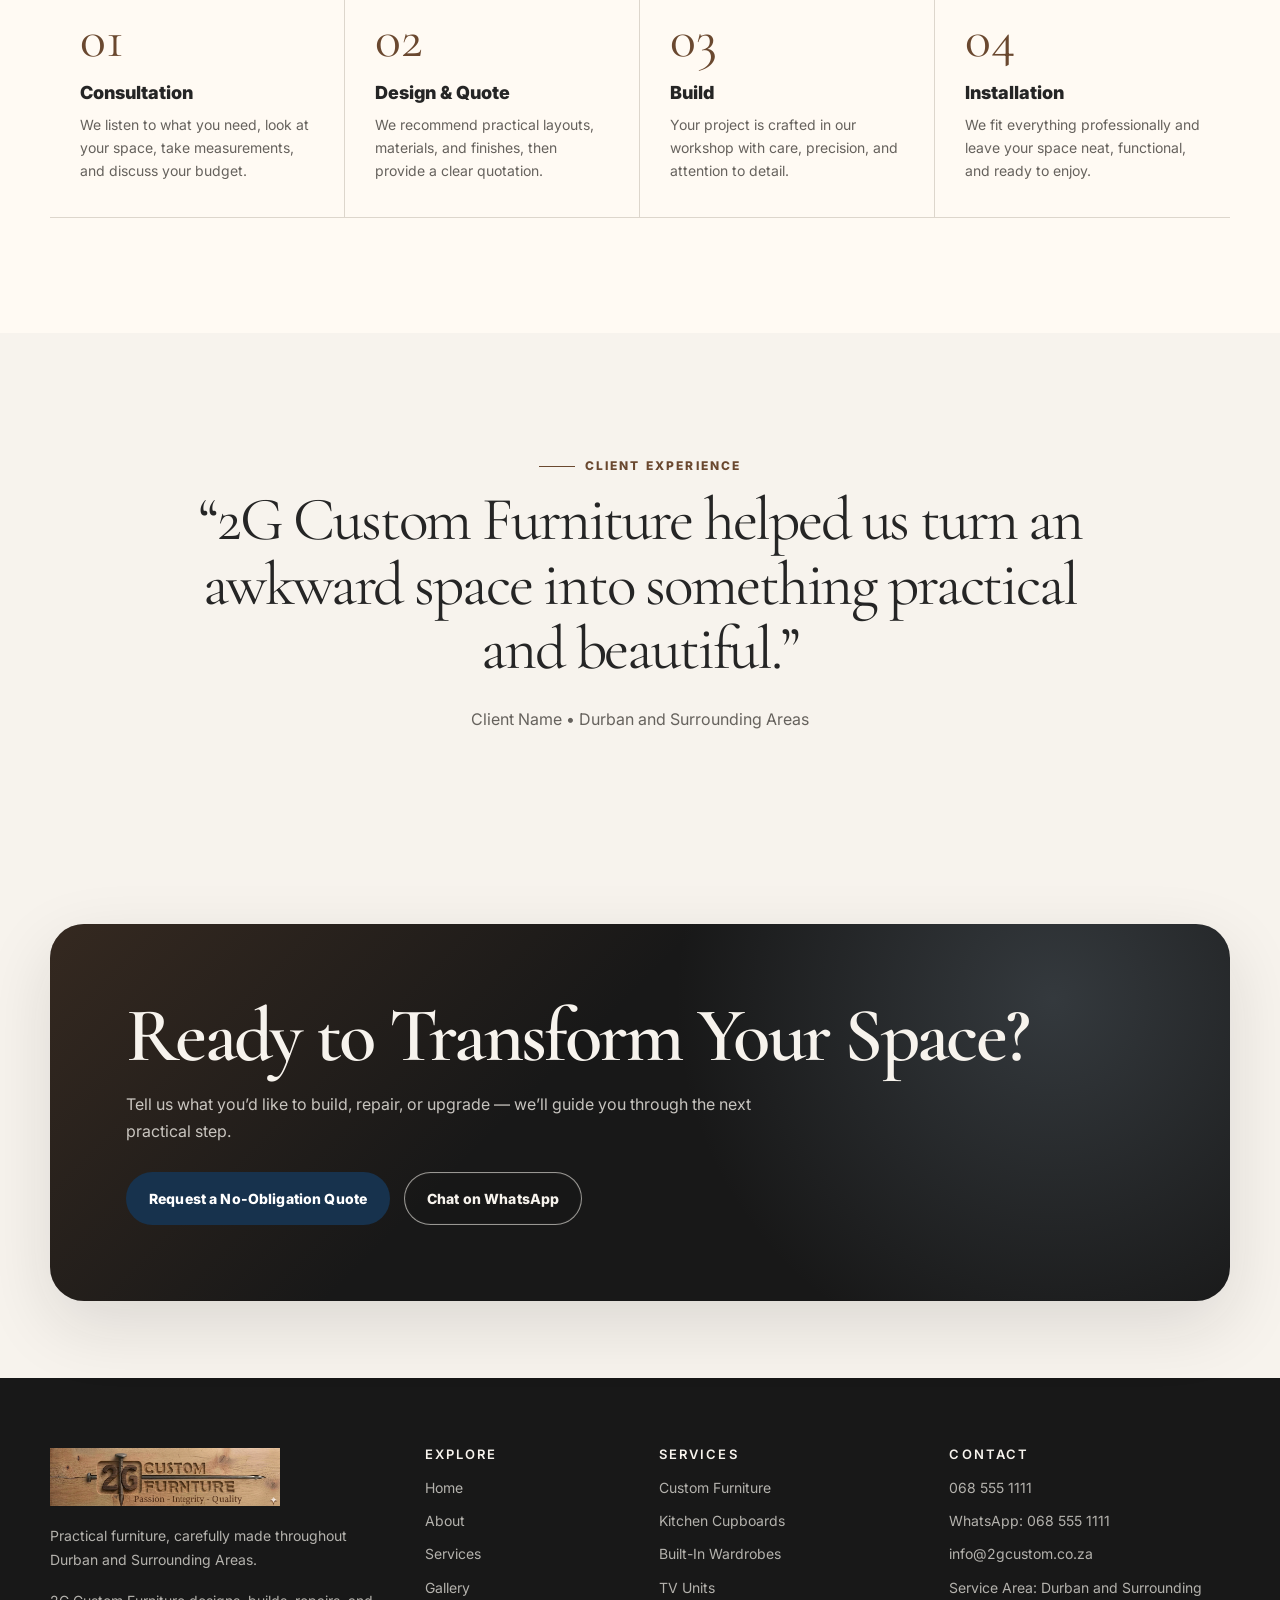
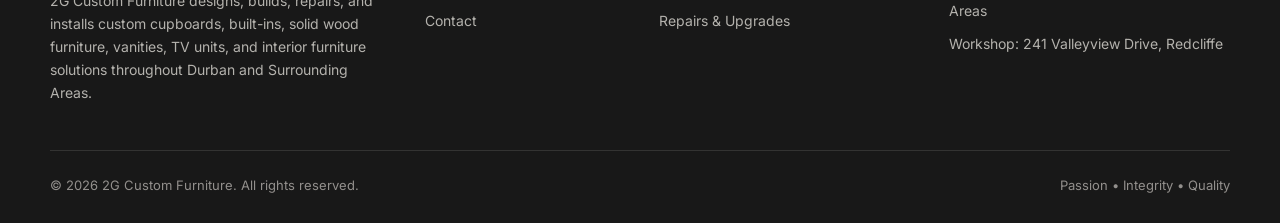
==== commit 0b11f8e3: "Replace site with updated version" ====
--- a/index.html
+++ b/index.html
@@ -1,239 +1,238 @@
-<!doctype html>
+<!DOCTYPE html>
+
 <html lang="en-ZA">
-<head>
-  <meta charset="utf-8">
-  <meta name="viewport" content="width=device-width, initial-scale=1">
-  <title>2G Custom Furniture | Custom Furniture & Built-In Cupboards KZN</title>
-  <meta name="description" content="2G Custom Furniture designs, builds, repairs, and installs custom furniture, kitchen cupboards, built-in wardrobes, TV units, vanities, and solid wood furniture across KwaZulu-Natal.">
-  <meta name="robots" content="index, follow">
-  <meta property="og:title" content="2G Custom Furniture | Custom Furniture & Built-In Cupboards KZN">
-  <meta property="og:description" content="2G Custom Furniture designs, builds, repairs, and installs custom furniture, kitchen cupboards, built-in wardrobes, TV units, vanities, and solid wood furniture across KwaZulu-Natal.">
-  <meta property="og:type" content="website">
-  <meta property="og:image" content="assets/images/hero/home-hero.jpg">
-  <meta name="theme-color" content="#17324D">
-  <link rel="preconnect" href="https://fonts.googleapis.com">
-  <link rel="preconnect" href="https://fonts.gstatic.com" crossorigin>
-  <link href="https://fonts.googleapis.com/css2?family=Cormorant+Garamond:wght@500;600;700&family=Inter:wght@400;500;700;800;900&display=swap" rel="stylesheet">
-  <link rel="stylesheet" href="assets/css/styles.css">
-  <script type="application/ld+json">
-  {
-    "@context": "https://schema.org",
-    "@type": "LocalBusiness",
-    "name": "2G Custom Furniture",
-    "image": "assets/images/logo/2g-logo.png",
-    "telephone": "+27 84 460 6909",
-    "email": "info@2gcustomfurniture.co.za",
-    "address": {
-      "@type": "PostalAddress",
-      "streetAddress": "[Insert Workshop Address]",
-      "addressRegion": "KwaZulu-Natal",
-      "addressCountry": "ZA"
-    },
-    "areaServed": "KwaZulu-Natal",
-    "url": "https://www.2gcustomfurniture.co.za",
-    "description": "Custom cupboards, built-ins, solid wood furniture, repairs, refurbishments and installations across KwaZulu-Natal."
-  }
+<head><script>document.documentElement.classList.add('has-js');</script>
+<meta charset="utf-8"/>
+<meta content="width=device-width, initial-scale=1" name="viewport"/>
+<title>2G Custom Furniture | Custom Furniture in Durban and Surrounding Areas</title>
+<meta content="2G Custom Furniture designs, builds, installs and repairs custom furniture, cupboards, wardrobes, TV units and vanities throughout Durban and Surrounding Areas." name="description"/>
+<meta content="index, follow" name="robots"/>
+<meta content="2G Custom Furniture | Custom Furniture in Durban and Surrounding Areas" property="og:title"/>
+<meta content="2G Custom Furniture designs, builds, installs and repairs custom furniture, cupboards, wardrobes, TV units and vanities throughout Durban and Surrounding Areas." property="og:description"/>
+<meta content="website" property="og:type"/>
+<meta content="assets/images/hero/home-hero.jpg" property="og:image"/>
+<meta content="#17324D" name="theme-color"/>
+<link href="https://fonts.googleapis.com" rel="preconnect"/>
+<link crossorigin="" href="https://fonts.gstatic.com" rel="preconnect"/>
+<link href="https://fonts.googleapis.com/css2?family=Cormorant+Garamond:wght@500;600;700&amp;family=Inter:wght@400;500;700;800;900&amp;display=swap" rel="stylesheet"/>
+<link href="assets/css/styles.css" rel="stylesheet"/>
+<script type="application/ld+json">
+{
+  "@context": "https://schema.org",
+  "@type": "LocalBusiness",
+  "name": "2G Custom Furniture",
+  "image": "assets/images/logo/2g-logo.png",
+  "telephone": "+27 68 555 1111",
+  "email": "info@2gcustom.co.za",
+  "address": {
+    "@type": "PostalAddress",
+    "streetAddress": "241 Valleyview Drive",
+    "addressLocality": "Redcliffe",
+    "addressRegion": "KwaZulu-Natal",
+    "addressCountry": "ZA"
+  },
+  "areaServed": "Durban and Surrounding Areas",
+  "url": "https://www.2gcustom.co.za",
+  "description": "Custom furniture, cupboards, built-ins, vanities, repairs, refurbishments and installations throughout Durban and Surrounding Areas.",
+  "hasMap": "https://www.google.com/maps/search/?api=1&query=241+Valleyview+Drive+Redcliffe+KwaZulu-Natal"
+}
   </script>
 </head>
-<body>
+<body data-page="home">
+<div aria-hidden="true" class="page-transition"><span></span></div>
+<div aria-hidden="true" class="site-splash" id="site-splash">
+<div class="splash-inner">
+<img alt="" height="229" src="assets/images/logo/2g-logo.png" width="900"/>
+<p>Passion <span>•</span> Integrity <span>•</span> Quality</p>
+<div aria-hidden="true" class="splash-progress"><span></span></div>
+</div>
+</div>
 <a class="skip-link" href="#main">Skip to content</a>
 <header class="site-header">
-  <div class="nav-wrap">
-    <a class="logo" href="index.html" aria-label="2G Custom Furniture home">
-      <img src="assets/images/logo/2g-logo.png" alt="2G Custom Furniture logo">
-    </a>
-    <nav class="nav-links" aria-label="Primary navigation">
-      <a class="active" href="index.html">Home</a>
-      <a href="about.html">About</a>
-      <a href="services.html">Services</a>
-      <a href="contact.html">Contact</a>
-      <a class="btn small-btn" href="contact.html">Request a Quote</a>
-    </nav>
-    <button class="menu-toggle" type="button" aria-label="Open menu" aria-expanded="false">
-      <span></span><span></span><span></span>
-    </button>
-  </div>
+<div class="nav-wrap">
+<a aria-label="2G Custom Furniture home" class="logo" href="index.html">
+<img alt="2G Custom Furniture logo" src="assets/images/logo/2g-logo.png"/>
+</a>
+<nav aria-label="Primary navigation" class="nav-links">
+<a aria-current="page" class="active" href="index.html">Home</a>
+<a href="about.html">About</a>
+<a href="services.html">Services</a>
+<a href="gallery.html">Gallery</a><a href="contact.html">Contact</a>
+<a class="btn small-btn" href="contact.html">Request a Quote</a>
+</nav>
+<button aria-expanded="false" aria-label="Open menu" class="menu-toggle" type="button">
+<span></span><span></span><span></span>
+</button>
+</div>
 </header>
-
 <main id="main">
-  <section class="hero">
-    <div class="hero-media"><img src="assets/images/hero/home-hero.jpg" alt="Custom living room TV and fireplace unit built by 2G Custom Furniture"></div>
-    <div class="container hero-content">
-      <div class="hero-grid">
-        <div>
-          <p class="eyebrow">Custom Furniture & Built-In Cupboards Across KZN</p>
-          <h1>Custom Furniture Crafted for the Way You Live.</h1>
-          <p class="lead" style="margin-top:24px;">From custom kitchens and built-in cupboards to handcrafted solid wood furniture, 2G Custom Furniture designs, builds, and installs practical, beautiful furniture throughout KwaZulu-Natal.</p>
-          <div class="actions">
-            <a class="btn" href="contact.html">Request a No-Obligation Quote</a>
-            <a class="btn secondary" href="#work">Explore Our Work</a>
-          </div>
+<section class="hero">
+<div class="hero-media"><img alt="Custom living room TV and fireplace unit built by 2G Custom Furniture" data-gallery-link="true" decoding="async" fetchpriority="high" src="assets/images/hero/home-hero.jpg" title="View this project in the gallery"/></div>
+<div class="container hero-content">
+<div class="hero-grid">
+<div>
+<p class="eyebrow">Custom Furniture &amp; Built-In Cupboards Across Durban and Surrounding Areas</p>
+<h1>Custom Furniture Crafted for the Way You Live.</h1>
+<p class="lead" style="margin-top:24px;">From custom kitchens and built-in cupboards to handcrafted solid wood furniture, 2G Custom Furniture designs, builds, and installs practical, beautiful furniture throughout Durban and Surrounding Areas.</p>
+<div class="actions">
+<a class="btn" href="contact.html">Request a No-Obligation Quote</a>
+<a class="btn secondary" href="#work">Explore Our Work</a>
+</div>
+</div>
+<div class="hero-note">
+<strong>2016</strong>
+          Operating since 2016 • Fully equipped workshop • Built and installed throughout Durban and Surrounding Areas
         </div>
-        <div class="hero-note">
-          <strong>2016</strong>
-          Operating since 2016 • Fully equipped workshop • Built and installed across KZN
-        </div>
-      </div>
-    </div>
-  </section>
-
-  <section class="trust-strip" aria-label="Trust highlights">
-    <div class="container trust-grid">
-      <div class="trust-item"><strong>Since 2016</strong><span>Hands-on woodworking and furniture experience.</span></div>
-      <div class="trust-item"><strong>KZN-wide</strong><span>Serving homes and workspaces across the province.</span></div>
-      <div class="trust-item"><strong>Workshop</strong><span>Built in-house with attention to every stage.</span></div>
-      <div class="trust-item"><strong>Installed</strong><span>Measured, made, finished, and fitted for your space.</span></div>
-    </div>
-  </section>
-
-  <section class="section alt">
-    <div class="container split">
-      <div class="copy-stack reveal">
-        <p class="eyebrow">Built for Real Homes</p>
-        <h2>Designed to Look Good. Built to Work Hard.</h2>
-        <p class="lead">We design, build, and install cupboards and custom solid wood furniture that make your home easier to live in and more beautiful to look at.</p>
-        <p>With a fully equipped workshop and a hands-on team, we handle interior projects from start to finish, delivering practical solutions with clean, timeless detail.</p>
-        <div class="actions"><a class="btn walnut" href="services.html">View Our Services</a></div>
-      </div>
-      <div class="image-frame reveal">
-        <img src="assets/images/portfolio/vanity-01.jpg" alt="Custom solid wood bathroom vanity made by 2G Custom Furniture">
-        <div class="caption-card"><strong>Made around your space.</strong><p>From a single custom piece to a full interior cupboard project.</p></div>
-      </div>
-    </div>
-  </section>
-
-  <section class="section">
-    <div class="container">
-      <div class="section-heading reveal">
-        <div><p class="eyebrow">What We Do</p><h2>Custom Furniture, Cupboards, and Interior Woodwork.</h2></div>
-        <p>Whether you’re upgrading one room or rethinking an entire space, 2G Custom Furniture creates practical, made-to-measure solutions for homes and workspaces across KZN.</p>
-      </div>
-      <div class="service-grid">
-        <a class="service-card reveal" href="services.html#kitchens"><img src="assets/images/services/service-kitchens.jpg" alt="Custom fitted kitchen cupboard project"><div class="service-card-content"><h3>Kitchen Cupboards</h3><p>Smart layouts, durable finishes, and storage that works hard every day.</p><span class="link">View service →</span></div></a>
-        <a class="service-card reveal" href="services.html#bedrooms"><img src="assets/images/services/service-bedrooms.jpg" alt="Built-in bedroom wardrobe project"><div class="service-card-content"><h3>Bedrooms & Wardrobes</h3><p>Built-in storage designed to maximise space and keep rooms uncluttered.</p><span class="link">View service →</span></div></a>
-        <a class="service-card reveal" href="services.html#living"><img src="assets/images/services/service-living-room.jpg" alt="Custom TV unit and living room feature wall"><div class="service-card-content"><h3>Living Room & TV Units</h3><p>Feature walls, floating shelves, media units, and custom living area furniture.</p><span class="link">View service →</span></div></a>
-        <a class="service-card reveal" href="services.html#office"><img src="assets/images/services/service-office.jpg" alt="Custom wood table and workshop project"><div class="service-card-content"><h3>Studies & Office Furniture</h3><p>Desks, shelving, cabinetry, and storage tailored around your workflow.</p><span class="link">View service →</span></div></a>
-        <a class="service-card reveal" href="services.html#custom"><img src="assets/images/services/service-custom-furniture.jpg" alt="Custom solid wood furniture built in workshop"><div class="service-card-content"><h3>Custom Solid Wood</h3><p>One-of-a-kind pieces made to your size, style, and purpose.</p><span class="link">View service →</span></div></a>
-        <a class="service-card reveal" href="services.html#repairs"><img src="assets/images/services/service-repairs.jpg" alt="Work in progress furniture and woodwork repair project"><div class="service-card-content"><h3>Repairs & Upgrades</h3><p>Fix what’s worn, extend what you have, or refresh the look.</p><span class="link">View service →</span></div></a>
-      </div>
-    </div>
-  </section>
-
-  <section id="work" class="section alt">
-    <div class="container">
-      <div class="section-heading reveal">
-        <div><p class="eyebrow">Our Work</p><h2>A Closer Look at What We Build.</h2></div>
-        <p>Every project starts with a space, a need, and a practical problem to solve. The finish matters, but so does the way the furniture works once it becomes part of daily life.</p>
-      </div>
-      <div class="gallery-grid reveal">
-        <div class="gallery-item big"><img src="assets/images/portfolio/living-room-01.jpg" alt="Custom living room wall unit with TV and fireplace"><span class="gallery-label">Living Rooms</span></div>
-        <div class="gallery-item"><img src="assets/images/portfolio/bedroom-01.jpg" alt="Walk-in wardrobe built-in cupboard interior"><span class="gallery-label">Bedrooms</span></div>
-        <div class="gallery-item"><img src="assets/images/portfolio/vanity-01.jpg" alt="Solid wood double bathroom vanity"><span class="gallery-label">Vanities</span></div>
-        <div class="gallery-item"><img src="assets/images/portfolio/custom-built-01.jpg" alt="Solid wood children table and chairs in workshop"><span class="gallery-label">Custom Built</span></div>
-        <div class="gallery-item"><img src="assets/images/portfolio/refurbish-01.jpg" alt="Furniture work in progress at workshop"><span class="gallery-label">Refurbishments</span></div>
-      </div>
-    </div>
-  </section>
-
-  <section class="section dark">
-    <div class="container split reverse">
-      <div class="image-frame short reveal"><img src="assets/images/workshop/workshop-01.jpg" alt="2G Custom Furniture workshop project in progress"></div>
-      <div class="copy-stack reveal">
-        <p class="eyebrow">Made In-House</p>
-        <h2>Built in Our Fully Equipped Workshop.</h2>
-        <p class="lead">Because we manufacture in-house, we keep a close eye on quality at every stage — from measuring and cutting to assembly, finishing, and fitment.</p>
-        <p>This allows us to take on everything from single custom furniture pieces to full interior cupboard projects with consistent workmanship and reliable turnaround times.</p>
-        <div class="actions"><a class="btn" href="contact.html">Start Your Project</a></div>
-      </div>
-    </div>
-  </section>
-
-  <section class="section">
-    <div class="container">
-      <div class="section-heading reveal"><div><p class="eyebrow">Why Choose 2G</p><h2>Practical Design. Honest Service. Quality Workmanship.</h2></div><p>Good furniture should look right, fit properly, and make daily life easier. That is the standard behind every project.</p></div>
-      <div class="reason-grid reveal">
-        <div class="reason"><span class="num">01</span><h3>Quality & Integrity First</h3><p>We do what we say we’ll do, and we stand behind the work we deliver.</p></div>
-        <div class="reason"><span class="num">02</span><h3>Practical, Beautiful Designs</h3><p>Made for real homes, real routines, and daily use.</p></div>
-        <div class="reason"><span class="num">03</span><h3>Budget-Conscious Guidance</h3><p>We help you choose materials and finishes without unnecessary overspending.</p></div>
-        <div class="reason"><span class="num">04</span><h3>Custom-Fit Solutions</h3><p>Every project is made around your exact space and style.</p></div>
-        <div class="reason"><span class="num">05</span><h3>Repairs & Additions Welcome</h3><p>No job is too small if it helps improve your home.</p></div>
-      </div>
-    </div>
-  </section>
-
-  <section class="section alt">
-    <div class="container">
-      <div class="section-heading reveal"><div><p class="eyebrow">Our Process</p><h2>From First Measurement to Final Fitment.</h2></div><p>A clear process keeps the project practical, calm, and properly managed.</p></div>
-      <div class="process reveal">
-        <div class="step"><span>01</span><h3>Consultation</h3><p>We listen to what you need, look at your space, take measurements, and discuss your budget.</p></div>
-        <div class="step"><span>02</span><h3>Design & Quote</h3><p>We recommend practical layouts, materials, and finishes, then provide a clear quotation.</p></div>
-        <div class="step"><span>03</span><h3>Build</h3><p>Your project is crafted in our workshop with care, precision, and attention to detail.</p></div>
-        <div class="step"><span>04</span><h3>Installation</h3><p>We fit everything professionally and leave your space neat, functional, and ready to enjoy.</p></div>
-      </div>
-    </div>
-  </section>
-
-  <section class="section">
-    <div class="container testimonial reveal">
-      <p class="eyebrow">Client Experience</p>
-      <blockquote>“2G Custom Furniture helped us turn an awkward space into something practical and beautiful.”</blockquote>
-      <cite>Client Name • KwaZulu-Natal <!-- Replace with real testimonial before launch --></cite>
-    </div>
-  </section>
-
-  <section class="section tight">
-    <div class="container cta-panel reveal">
-      <h2>Ready to Transform Your Space?</h2>
-      <p>Tell us what you’d like to build, repair, or upgrade — we’ll guide you through the next practical step.</p>
-      <div class="actions"><a class="btn" href="contact.html">Request a No-Obligation Quote</a><a class="btn secondary" href="https://wa.me/27844606909">Chat on WhatsApp</a></div>
-    </div>
-  </section>
+</div>
+</div>
+</section>
+<section aria-label="Trust highlights" class="trust-strip">
+<div class="container trust-grid">
+<div class="trust-item"><strong>Since 2016</strong><span>Hands-on woodworking and furniture experience.</span></div>
+<div class="trust-item"><strong>Durban and Surrounding Areas</strong><span>Serving homes and workspaces throughout the greater Durban area.</span></div>
+<div class="trust-item"><strong>Workshop</strong><span>Built in-house with attention to every stage.</span></div>
+<div class="trust-item"><strong>Installed</strong><span>Measured, made, finished, and fitted for your space.</span></div>
+</div>
+</section>
+<section class="section alt">
+<div class="container split">
+<div class="copy-stack reveal">
+<p class="eyebrow">Built for Real Homes</p>
+<h2>Designed to Look Good. Built to Work Hard.</h2>
+<p class="lead">We design, build, and install cupboards and custom solid wood furniture that make your home easier to live in and more beautiful to look at.</p>
+<p>With a fully equipped workshop and a hands-on team, we handle interior projects from start to finish, delivering practical solutions with clean, timeless detail.</p>
+<div class="actions"><a class="btn walnut" href="services.html">View Our Services</a></div>
+</div>
+<div class="image-frame reveal">
+<img alt="Custom white bathroom vanity made by 2G Custom Furniture" data-gallery-link="true" decoding="async" loading="lazy" src="assets/images/portfolio/vanity-feature.jpg" title="View this project in the gallery"/>
+<div class="caption-card"><strong>Made around your space.</strong><p>From a single custom piece to a full interior cupboard project.</p></div>
+</div>
+</div>
+</section>
+<section class="section">
+<div class="container">
+<div class="section-heading reveal">
+<div><p class="eyebrow">What We Do</p><h2>Custom Furniture, Cupboards, and Interior Woodwork.</h2></div>
+<p>Whether you’re upgrading one room or rethinking an entire space, 2G Custom Furniture creates practical, made-to-measure solutions for homes and workspaces throughout Durban and Surrounding Areas.</p>
+</div>
+<div class="service-grid"><a class="service-card reveal" href="services.html#custom"><img alt="Custom solid wood furniture built in workshop" data-gallery-link="true" decoding="async" loading="lazy" src="assets/images/services/service-custom-furniture.jpg" title="View this project in the gallery"/><div class="service-card-content"><h3>Custom Solid Wood</h3><p>One-of-a-kind pieces made to your size, style, and purpose.</p><span class="link">View service →</span></div></a>
+<a class="service-card reveal" href="services.html#kitchens"><img alt="Custom fitted kitchen cupboard project" data-gallery-link="true" decoding="async" loading="lazy" src="assets/images/services/service-kitchens.jpg" title="View this project in the gallery"/><div class="service-card-content"><h3>Kitchen Cupboards</h3><p>Smart layouts, durable finishes, and storage that works hard every day.</p><span class="link">View service →</span></div></a>
+<a class="service-card reveal" href="services.html#bedrooms"><img alt="Built-in bedroom wardrobe project" data-gallery-link="true" decoding="async" loading="lazy" src="assets/images/services/service-bedrooms.jpg" title="View this project in the gallery"/><div class="service-card-content"><h3>Bedrooms &amp; Wardrobes</h3><p>Built-in storage designed to maximise space and keep rooms uncluttered.</p><span class="link">View service →</span></div></a>
+<a class="service-card reveal" href="services.html#living"><img alt="Custom TV unit and living room feature wall" data-gallery-link="true" decoding="async" loading="lazy" src="assets/images/services/service-living-room.jpg" title="View this project in the gallery"/><div class="service-card-content"><h3>Living Room &amp; TV Units</h3><p>Feature walls, floating shelves, media units, and custom living area furniture.</p><span class="link">View service →</span></div></a>
+<a class="service-card reveal" href="services.html#office"><img alt="Custom wood table and workshop project" data-gallery-link="true" decoding="async" loading="lazy" src="assets/images/services/service-office.jpg" title="View this project in the gallery"/><div class="service-card-content"><h3>Studies &amp; Office Furniture</h3><p>Desks, shelving, cabinetry, and storage tailored around your workflow.</p><span class="link">View service →</span></div></a>
+<a class="service-card reveal" href="services.html#repairs"><img alt="Work in progress furniture and woodwork repair project" data-gallery-link="true" decoding="async" loading="lazy" src="assets/images/services/service-repairs.jpg" title="View this project in the gallery"/><div class="service-card-content"><h3>Repairs &amp; Upgrades</h3><p>Fix what’s worn, extend what you have, or refresh the look.</p><span class="link">View service →</span></div></a>
+</div>
+</div>
+</section>
+<section class="section alt" id="work">
+<div class="container">
+<div class="section-heading reveal">
+<div><p class="eyebrow">Our Work</p><h2>A Closer Look at What We Build.</h2></div>
+<p>Every project starts with a space, a need, and a practical problem to solve. The finish matters, but so does the way the furniture works once it becomes part of daily life.</p>
+</div>
+<div class="gallery-grid reveal">
+<div class="gallery-item big"><img alt="Custom living room wall unit with TV and fireplace" data-gallery-link="true" decoding="async" loading="lazy" src="assets/images/portfolio/living-room-01.jpg" title="View this project in the gallery"/><span class="gallery-label">Living Rooms</span></div>
+<div class="gallery-item"><img alt="Walk-in wardrobe built-in cupboard interior" data-gallery-link="true" decoding="async" loading="lazy" src="assets/images/portfolio/bedroom-01.jpg" title="View this project in the gallery"/><span class="gallery-label">Bedrooms</span></div>
+<div class="gallery-item"><img alt="Custom white double bathroom vanity" data-gallery-link="true" decoding="async" loading="lazy" src="assets/images/portfolio/vanity-01.jpg" title="View this project in the gallery"/><span class="gallery-label">Vanities</span></div>
+<div class="gallery-item"><img alt="Solid wood children table and chairs in workshop" data-gallery-link="true" decoding="async" loading="lazy" src="assets/images/portfolio/custom-built-01.jpg" title="View this project in the gallery"/><span class="gallery-label">Custom Built</span></div>
+<div class="gallery-item"><img alt="Furniture work in progress at workshop" data-gallery-link="true" decoding="async" loading="lazy" src="assets/images/portfolio/refurbish-01.jpg" title="View this project in the gallery"/><span class="gallery-label">Refurbishments</span></div>
+</div>
+<div class="gallery-preview-action reveal"><a class="btn walnut" href="gallery.html">Explore the Full Gallery</a></div></div>
+</section>
+<section class="section dark">
+<div class="container split reverse">
+<div class="image-frame short reveal"><img alt="2G Custom Furniture workshop project in progress" data-gallery-link="true" decoding="async" loading="lazy" src="assets/images/workshop/workshop-01.jpg" title="View this project in the gallery"/></div>
+<div class="copy-stack reveal">
+<p class="eyebrow">Made In-House</p>
+<h2>Built in Our Fully Equipped Workshop.</h2>
+<p class="lead">Because we manufacture in-house, we keep a close eye on quality at every stage — from measuring and cutting to assembly, finishing, and fitment.</p>
+<p>This allows us to take on everything from single custom furniture pieces to full interior cupboard projects with consistent workmanship and reliable turnaround times.</p>
+<div class="actions"><a class="btn" href="contact.html">Start Your Project</a></div>
+</div>
+</div>
+</section>
+<section class="section">
+<div class="container">
+<div class="section-heading reveal"><div><p class="eyebrow">Why Choose 2G</p><h2>Practical Design. Honest Service. Quality Workmanship.</h2></div><p>Good furniture should look right, fit properly, and make daily life easier. That is the standard behind every project.</p></div>
+<div class="reason-grid reveal">
+<div class="reason"><span class="num">01</span><h3>Quality &amp; Integrity First</h3><p>We do what we say we’ll do, and we stand behind the work we deliver.</p></div>
+<div class="reason"><span class="num">02</span><h3>Practical, Beautiful Designs</h3><p>Made for real homes, real routines, and daily use.</p></div>
+<div class="reason"><span class="num">03</span><h3>Budget-Conscious Guidance</h3><p>We help you choose materials and finishes without unnecessary overspending.</p></div>
+<div class="reason"><span class="num">04</span><h3>Custom-Fit Solutions</h3><p>Every project is made around your exact space and style.</p></div>
+<div class="reason"><span class="num">05</span><h3>Repairs &amp; Additions Welcome</h3><p>No job is too small if it helps improve your home.</p></div>
+</div>
+</div>
+</section>
+<section class="section alt">
+<div class="container">
+<div class="section-heading reveal"><div><p class="eyebrow">Our Process</p><h2>From First Measurement to Final Fitment.</h2></div><p>A clear process keeps the project practical, calm, and properly managed.</p></div>
+<div class="process reveal">
+<div class="step"><span>01</span><h3>Consultation</h3><p>We listen to what you need, look at your space, take measurements, and discuss your budget.</p></div>
+<div class="step"><span>02</span><h3>Design &amp; Quote</h3><p>We recommend practical layouts, materials, and finishes, then provide a clear quotation.</p></div>
+<div class="step"><span>03</span><h3>Build</h3><p>Your project is crafted in our workshop with care, precision, and attention to detail.</p></div>
+<div class="step"><span>04</span><h3>Installation</h3><p>We fit everything professionally and leave your space neat, functional, and ready to enjoy.</p></div>
+</div>
+</div>
+</section>
+<section class="section">
+<div class="container testimonial reveal">
+<p class="eyebrow">Client Experience</p>
+<blockquote>“2G Custom Furniture helped us turn an awkward space into something practical and beautiful.”</blockquote>
+<cite>Client Name • Durban and Surrounding Areas <!-- Replace with real testimonial before launch --></cite>
+</div>
+</section>
+<section class="section tight">
+<div class="container cta-panel reveal">
+<h2>Ready to Transform Your Space?</h2>
+<p>Tell us what you’d like to build, repair, or upgrade — we’ll guide you through the next practical step.</p>
+<div class="actions"><a class="btn" href="contact.html">Request a No-Obligation Quote</a><a class="btn secondary" href="https://wa.me/27685551111" rel="noopener" target="_blank">Chat on WhatsApp</a></div>
+</div>
+</section>
 </main>
-<a class="whatsapp-float" href="https://wa.me/27844606909" aria-label="Chat with 2G Custom Furniture on WhatsApp">☏</a>
+<a aria-label="Chat with 2G Custom Furniture on WhatsApp" class="whatsapp-float" href="https://wa.me/27685551111" rel="noopener" target="_blank"><svg aria-hidden="true" focusable="false" viewBox="0 0 24 24"><path d="M12.03 2A9.84 9.84 0 0 0 3.6 16.92L2 22l5.2-1.53A9.93 9.93 0 1 0 12.03 2Zm0 17.96a8.08 8.08 0 0 1-4.12-1.13l-.3-.18-3.08.91.94-3-.2-.31a8.03 8.03 0 1 1 6.76 3.71Zm4.42-6.02c-.24-.12-1.43-.7-1.65-.79-.22-.08-.38-.12-.54.12-.16.24-.62.79-.76.95-.14.16-.28.18-.52.06-.24-.12-1.02-.38-1.94-1.2a7.28 7.28 0 0 1-1.34-1.67c-.14-.24-.02-.37.1-.49.11-.11.24-.28.36-.42.12-.14.16-.24.24-.4.08-.16.04-.3-.02-.42-.06-.12-.54-1.3-.74-1.78-.19-.47-.39-.4-.54-.41h-.46c-.16 0-.42.06-.64.3-.22.24-.84.82-.84 2s.86 2.32.98 2.48c.12.16 1.69 2.58 4.1 3.62.57.25 1.02.4 1.37.51.58.18 1.1.16 1.51.1.46-.07 1.43-.59 1.63-1.15.2-.56.2-1.04.14-1.14-.06-.1-.22-.16-.46-.28Z" fill="currentColor"></path></svg><span class="whatsapp-label">WhatsApp</span></a>
 <footer class="site-footer">
-  <div class="container">
-    <div class="footer-grid">
-      <div>
-        <img class="footer-logo" src="assets/images/logo/2g-logo.png" alt="2G Custom Furniture logo">
-        <p>Practical furniture, carefully made across KwaZulu-Natal.</p>
-        <p style="margin-top:18px;">2G Custom Furniture designs, builds, repairs, and installs custom cupboards, built-ins, solid wood furniture, vanities, TV units, and interior furniture solutions across KZN.</p>
-      </div>
-      <div>
-        <h3>Explore</h3>
-        <ul>
-          <li><a href="index.html">Home</a></li>
-          <li><a href="about.html">About</a></li>
-          <li><a href="services.html">Services</a></li>
-          <li><a href="contact.html">Contact</a></li>
-        </ul>
-      </div>
-      <div>
-        <h3>Services</h3>
-        <ul>
-          <li><a href="services.html#kitchens">Kitchen Cupboards</a></li>
-          <li><a href="services.html#bedrooms">Built-In Wardrobes</a></li>
-          <li><a href="services.html#custom">Custom Furniture</a></li>
-          <li><a href="services.html#living">TV Units</a></li>
-          <li><a href="services.html#repairs">Repairs & Upgrades</a></li>
-        </ul>
-      </div>
-      <div>
-        <h3>Contact</h3>
-        <ul>
-          <li><a href="tel:+27844606909">084 460 6909</a></li>
-          <li><a href="https://wa.me/27844606909">WhatsApp: 084 460 6909</a></li>
-          <li><a href="mailto:info@2gcustomfurniture.co.za">info@2gcustomfurniture.co.za</a></li>
-          <li>Service Area: KwaZulu-Natal</li>
-          <li>Workshop: [Insert Workshop Address]</li>
-        </ul>
-      </div>
-    </div>
-    <div class="footer-bottom">
-      <span>© 2026 2G Custom Furniture. All rights reserved.</span>
-      <span>Website by [Your Name / Business Name]</span>
-    </div>
-  </div>
+<div class="container">
+<div class="footer-grid">
+<div>
+<img alt="2G Custom Furniture logo" class="footer-logo" src="assets/images/logo/2g-logo.png"/>
+<p>Practical furniture, carefully made throughout Durban and Surrounding Areas.</p>
+<p style="margin-top:18px;">2G Custom Furniture designs, builds, repairs, and installs custom cupboards, built-ins, solid wood furniture, vanities, TV units, and interior furniture solutions throughout Durban and Surrounding Areas.</p>
+</div>
+<div>
+<h3>Explore</h3>
+<ul>
+<li><a href="index.html">Home</a></li>
+<li><a href="about.html">About</a></li>
+<li><a href="services.html">Services</a></li>
+<li><a href="gallery.html">Gallery</a></li><li><a href="contact.html">Contact</a></li>
+</ul>
+</div>
+<div>
+<h3>Services</h3>
+<ul><li><a href="services.html#custom">Custom Furniture</a></li>
+<li><a href="services.html#kitchens">Kitchen Cupboards</a></li>
+<li><a href="services.html#bedrooms">Built-In Wardrobes</a></li>
+<li><a href="services.html#living">TV Units</a></li>
+<li><a href="services.html#repairs">Repairs &amp; Upgrades</a></li>
+</ul>
+</div>
+<div>
+<h3>Contact</h3>
+<ul>
+<li><a href="tel:+27685551111">068 555 1111</a></li>
+<li><a href="https://wa.me/27685551111" rel="noopener" target="_blank">WhatsApp: 068 555 1111</a></li>
+<li><a href="mailto:info@2gcustom.co.za">info@2gcustom.co.za</a></li>
+<li>Service Area: Durban and Surrounding Areas</li>
+<li>Workshop: 241 Valleyview Drive, Redcliffe</li>
+</ul>
+</div>
+</div>
+<div class="footer-bottom">
+<span>© 2026 2G Custom Furniture. All rights reserved.</span>
+<span>Passion • Integrity • Quality</span>
+</div>
+</div>
 </footer>
 <script src="assets/js/main.js"></script>
 </body>
-</html>+</html>
--- a/assets/css/styles.css
+++ b/assets/css/styles.css
@@ -499,3 +499,468 @@
   .service-card { min-height: 350px; }
   .whatsapp-float { right: 16px; bottom: 16px; width:54px; height:54px; }
 }
+
+/* --------------------------------------------------------------------------
+   2026 refinement: splash, page transitions, gallery, maps and mobile polish
+   -------------------------------------------------------------------------- */
+html { scroll-padding-top: 96px; }
+body { overflow-x: hidden; }
+body.nav-open,
+body.splash-active,
+body.lightbox-open { overflow: hidden; }
+
+/* Clean brand splash — shown once per browsing session. */
+.site-splash {
+  display: none;
+  position: fixed;
+  inset: 0;
+  z-index: 12000;
+  place-items: center;
+  padding: 28px;
+  background:
+    radial-gradient(circle at 50% 38%, rgba(111,127,140,.18), transparent 35%),
+    #f7f3ed;
+  color: var(--charcoal);
+  opacity: 1;
+  visibility: visible;
+  transition: opacity .7s cubic-bezier(.22,.61,.36,1), visibility .7s;
+}
+.has-js .site-splash { display: grid; }
+.site-splash.is-hidden { opacity: 0; visibility: hidden; pointer-events: none; }
+.splash-inner { width: min(560px, 88vw); text-align: center; }
+.splash-inner img {
+  width: min(520px, 82vw);
+  margin: 0 auto;
+  clip-path: inset(0 100% 0 0);
+  animation: splashReveal .95s cubic-bezier(.16,1,.3,1) .12s forwards;
+}
+.splash-inner p {
+  margin-top: 28px;
+  color: var(--muted);
+  font-size: 11px;
+  font-weight: 800;
+  letter-spacing: .25em;
+  text-transform: uppercase;
+  opacity: 0;
+  animation: splashFade .55s ease .6s forwards;
+}
+.splash-inner p span { color: var(--walnut); margin-inline: 8px; }
+.splash-progress {
+  width: min(240px, 60vw);
+  height: 1px;
+  margin: 26px auto 0;
+  overflow: hidden;
+  background: rgba(37,37,37,.14);
+  opacity: 0;
+  animation: splashFade .3s ease .68s forwards;
+}
+.splash-progress span {
+  display: block;
+  width: 100%;
+  height: 100%;
+  background: var(--navy);
+  transform: translateX(-100%);
+  animation: splashProgress 1.05s cubic-bezier(.65,0,.35,1) .68s forwards;
+}
+@keyframes splashReveal { to { clip-path: inset(0 0 0 0); } }
+@keyframes splashFade { to { opacity: 1; } }
+@keyframes splashProgress { to { transform: translateX(0); } }
+
+/* Brief loading transition between internal pages. */
+.page-transition {
+  position: fixed;
+  inset: 0;
+  z-index: 11000;
+  pointer-events: none;
+  visibility: hidden;
+  background: var(--ink);
+  transform: translateY(101%);
+  transition: transform .48s cubic-bezier(.76,0,.24,1), visibility 0s linear .48s;
+}
+.page-transition::after {
+  content: '2G';
+  position: absolute;
+  top: 50%; left: 50%;
+  transform: translate(-50%,-50%);
+  color: rgba(247,243,237,.9);
+  font-family: var(--font-heading);
+  font-size: clamp(50px, 9vw, 96px);
+  opacity: 0;
+  transition: opacity .2s ease;
+}
+body.page-leaving .page-transition {
+  visibility: visible;
+  transform: translateY(0);
+  transition: transform .48s cubic-bezier(.76,0,.24,1), visibility 0s;
+}
+body.page-leaving .page-transition::after { opacity: 1; transition-delay: .18s; }
+
+/* Navigation refinement for the added Gallery page. */
+.nav-links { gap: clamp(15px, 2vw, 28px); }
+.nav-links a:not(.btn) { white-space: nowrap; }
+.site-header.scrolled .logo img,
+.site-header.inner .logo img { filter: none; }
+
+/* Every project image elsewhere on the site leads to the full gallery. */
+main img[data-gallery-link="true"] { cursor: zoom-in; }
+main img.gallery-linked-image {
+  transition: transform .7s cubic-bezier(.2,.7,.2,1), filter .4s ease, opacity .4s ease;
+}
+main img.gallery-linked-image:focus-visible {
+  outline: 3px solid var(--navy);
+  outline-offset: 4px;
+}
+.image-frame:hover > img.gallery-linked-image,
+.service-detail-image:hover > img.gallery-linked-image { transform: scale(1.025); }
+.hero-media::after { pointer-events: none; }
+
+.gallery-preview-action { display: flex; justify-content: center; margin-top: 34px; }
+
+/* Functional Google Maps embeds. */
+.map-embed {
+  min-height: 390px;
+  overflow: hidden;
+  border: 1px solid var(--stone);
+  border-radius: var(--radius-lg);
+  background: var(--stone-2);
+  box-shadow: var(--shadow-card);
+}
+.map-embed iframe { display: block; width: 100%; min-height: 390px; border: 0; }
+.map-meta {
+  display: flex;
+  justify-content: space-between;
+  align-items: center;
+  gap: 20px;
+  padding: 18px 22px;
+  background: var(--ivory-2);
+  border-top: 1px solid var(--stone);
+}
+.map-meta strong,
+.map-meta span { display: block; }
+.map-meta strong { font-size: 12px; color: var(--walnut); letter-spacing: .13em; text-transform: uppercase; }
+.map-meta span { margin-top: 3px; color: var(--muted); font-size: 14px; }
+.map-link { color: var(--navy); font-size: 13px; font-weight: 850; white-space: nowrap; }
+.map-link:hover { color: var(--walnut); }
+
+/* Full project gallery. */
+.gallery-hero .hero-media img { object-position: center 58%; }
+.gallery-section { overflow: clip; }
+.gallery-filters {
+  display: flex;
+  gap: 10px;
+  flex-wrap: wrap;
+  margin: -8px 0 42px;
+}
+.gallery-filter {
+  border: 1px solid var(--stone);
+  border-radius: 999px;
+  padding: 11px 16px;
+  background: transparent;
+  color: var(--charcoal);
+  font-size: 13px;
+  font-weight: 800;
+  cursor: pointer;
+  transition: background .25s ease, color .25s ease, border-color .25s ease, transform .25s ease;
+}
+.gallery-filter:hover { transform: translateY(-2px); border-color: var(--navy); }
+.gallery-filter.active { background: var(--navy); border-color: var(--navy); color: white; }
+.gallery-page-grid {
+  display: grid;
+  grid-template-columns: repeat(3, minmax(0, 1fr));
+  grid-auto-rows: 310px;
+  grid-auto-flow: dense;
+  gap: 18px;
+}
+.gallery-card {
+  position: relative;
+  min-width: 0;
+  padding: 0;
+  overflow: hidden;
+  border: 0;
+  border-radius: var(--radius-md);
+  background: var(--ink);
+  box-shadow: var(--shadow-card);
+  color: white;
+  cursor: zoom-in;
+  text-align: left;
+  isolation: isolate;
+}
+.gallery-card--wide { grid-column: span 2; }
+.gallery-card:nth-child(6n + 3),
+.gallery-card:nth-child(6n + 5) { grid-row: span 2; }
+.gallery-card[hidden] { display: none !important; }
+.gallery-card img {
+  width: 100%;
+  height: 100%;
+  object-fit: cover;
+  transition: transform .8s cubic-bezier(.2,.7,.2,1), opacity .4s ease;
+}
+.gallery-card::after {
+  content: '';
+  position: absolute;
+  inset: 0;
+  z-index: 1;
+  background: linear-gradient(0deg, rgba(18,18,18,.84), transparent 62%);
+  opacity: .82;
+  transition: opacity .35s ease;
+}
+.gallery-card:hover img,
+.gallery-card:focus-visible img { transform: scale(1.045); }
+.gallery-card:hover::after,
+.gallery-card:focus-visible::after { opacity: 1; }
+.gallery-card:focus-visible { outline: 3px solid var(--navy); outline-offset: 4px; }
+.gallery-card-overlay {
+  position: absolute;
+  inset: auto 0 0;
+  z-index: 2;
+  display: grid;
+  gap: 5px;
+  padding: 24px;
+}
+.gallery-card-overlay small {
+  color: #d7b08b;
+  font-size: 10px;
+  font-style: normal;
+  font-weight: 900;
+  letter-spacing: .17em;
+  text-transform: uppercase;
+}
+.gallery-card-overlay strong { max-width: 34ch; font-size: 16px; line-height: 1.35; }
+.gallery-card-overlay em {
+  margin-top: 6px;
+  color: rgba(255,255,255,.72);
+  font-size: 12px;
+  font-style: normal;
+  opacity: 0;
+  transform: translateY(7px);
+  transition: opacity .25s ease, transform .25s ease;
+}
+.gallery-card:hover .gallery-card-overlay em,
+.gallery-card:focus-visible .gallery-card-overlay em { opacity: 1; transform: none; }
+
+.lightbox {
+  position: fixed;
+  inset: 0;
+  z-index: 13000;
+  display: grid;
+  grid-template-columns: 70px minmax(0, 1fr) 70px;
+  align-items: center;
+  padding: 38px;
+  background: rgba(10,10,10,.94);
+  backdrop-filter: blur(18px);
+  opacity: 0;
+  visibility: hidden;
+  transition: opacity .3s ease, visibility .3s;
+}
+.lightbox.open { opacity: 1; visibility: visible; }
+.lightbox figure {
+  margin: 0;
+  display: grid;
+  justify-items: center;
+  gap: 16px;
+  min-width: 0;
+}
+.lightbox figure img {
+  max-width: min(1160px, 78vw);
+  max-height: 78vh;
+  border-radius: 16px;
+  box-shadow: 0 30px 100px rgba(0,0,0,.5);
+  object-fit: contain;
+}
+.lightbox figcaption { color: rgba(255,255,255,.78); font-size: 14px; text-align: center; }
+.lightbox-close,
+.lightbox-nav {
+  border: 1px solid rgba(255,255,255,.22);
+  border-radius: 999px;
+  background: rgba(255,255,255,.08);
+  color: white;
+  cursor: pointer;
+  transition: background .2s ease, transform .2s ease;
+}
+.lightbox-close:hover,
+.lightbox-nav:hover { background: rgba(255,255,255,.18); transform: scale(1.04); }
+.lightbox-close {
+  position: absolute;
+  top: 24px; right: 24px;
+  width: 46px; height: 46px;
+  font-size: 30px;
+  line-height: 1;
+}
+.lightbox-nav { width: 52px; height: 52px; font-size: 38px; line-height: 1; }
+.lightbox-prev { justify-self: start; }
+.lightbox-next { justify-self: end; }
+
+/* WhatsApp control becomes a neat expanding pill on larger screens. */
+.whatsapp-float { width: 58px; overflow: hidden; justify-content: start; padding: 0 17px; transition: width .3s ease, transform .25s ease, box-shadow .25s ease; }
+.whatsapp-float svg { width: 24px; min-width: 24px; height: 24px; }
+.whatsapp-label { margin-left: 10px; font-size: 13px; opacity: 0; white-space: nowrap; transition: opacity .2s ease; }
+.whatsapp-float:hover { width: 142px; }
+.whatsapp-float:hover .whatsapp-label { opacity: 1; transition-delay: .08s; }
+
+/* Slightly smoother, less mechanical reveals. */
+.reveal {
+  opacity: 0;
+  transform: translateY(24px);
+  transition: opacity .85s cubic-bezier(.22,.61,.36,1), transform .85s cubic-bezier(.22,.61,.36,1);
+}
+.reveal.visible { opacity: 1; transform: none; }
+.service-grid .reveal:nth-child(2),
+.reason-grid .reveal:nth-child(2) { transition-delay: .06s; }
+.service-grid .reveal:nth-child(3),
+.reason-grid .reveal:nth-child(3) { transition-delay: .12s; }
+
+@media (max-width: 1120px) {
+  .nav-links { gap: 15px; }
+  .nav-links a:not(.btn) { font-size: 13px; }
+  .logo img { width: clamp(145px, 16vw, 205px); }
+}
+
+@media (max-width: 980px) {
+  html { scroll-padding-top: 78px; }
+  .nav-links {
+    z-index: 999;
+    padding: 100px 28px 44px;
+    overflow-y: auto;
+    background:
+      radial-gradient(circle at 82% 8%, rgba(111,127,140,.15), transparent 30%),
+      var(--ivory);
+  }
+  .nav-links .btn { width: min(320px, 100%); margin-top: 4px; }
+  .menu-toggle { position: relative; z-index: 1001; }
+  .gallery-page-grid { grid-template-columns: repeat(2, minmax(0, 1fr)); grid-auto-rows: 290px; }
+  .gallery-card--wide { grid-column: span 2; }
+  .gallery-card:nth-child(6n + 3), .gallery-card:nth-child(6n + 5) { grid-row: auto; }
+  .lightbox { grid-template-columns: 54px minmax(0,1fr) 54px; padding: 24px 14px; }
+  .lightbox figure img { max-width: 80vw; }
+}
+
+@media (max-width: 640px) {
+  :root { --section: clamp(64px, 17vw, 92px); }
+  h1 { font-size: clamp(46px, 14.2vw, 72px); line-height: .98; }
+  h2 { font-size: clamp(40px, 12vw, 58px); }
+  .hero, .hero.inner-hero { min-height: min(820px, 92svh); }
+  .hero-content { padding-top: 116px; }
+  .hero-media::after {
+    background:
+      linear-gradient(90deg, rgba(18,18,18,.82), rgba(18,18,18,.48)),
+      linear-gradient(0deg, rgba(18,18,18,.82), transparent 56%);
+  }
+  .section-heading { gap: 18px; }
+  .section-heading p { font-size: 16px; }
+  .service-detail { padding-block: 48px; }
+  .service-detail-image img { height: min(72vw, 390px); }
+  .contact-card strong { font-size: 17px; overflow-wrap: anywhere; }
+  .form-card { border-radius: 24px; }
+  .gallery-filters {
+    flex-wrap: nowrap;
+    overflow-x: auto;
+    margin-inline: -14px;
+    padding: 4px 14px 14px;
+    scrollbar-width: none;
+  }
+  .gallery-filters::-webkit-scrollbar { display: none; }
+  .gallery-filter { flex: 0 0 auto; }
+  .gallery-page-grid { grid-template-columns: 1fr; grid-auto-rows: 330px; gap: 14px; }
+  .gallery-card--wide { grid-column: auto; }
+  .gallery-card:nth-child(4n + 1) { grid-row: span 1; }
+  .gallery-card-overlay { padding: 20px; }
+  .map-embed, .map-embed iframe { min-height: 330px; }
+  .map-meta { align-items: flex-start; flex-direction: column; }
+  .map-link { white-space: normal; }
+  .lightbox { display: block; padding: 74px 14px 86px; }
+  .lightbox figure img { max-width: 92vw; max-height: 70vh; }
+  .lightbox-nav { position: absolute; bottom: 22px; }
+  .lightbox-prev { left: calc(50% - 66px); }
+  .lightbox-next { right: calc(50% - 66px); }
+  .whatsapp-float { width: 54px; padding-inline: 15px; }
+  .whatsapp-float:hover { width: 54px; }
+  .whatsapp-label { display: none; }
+  .splash-inner p { font-size: 9px; letter-spacing: .18em; }
+}
+
+@media (prefers-reduced-motion: reduce) {
+  html { scroll-behavior: auto; }
+  *, *::before, *::after { animation-duration: .01ms !important; animation-iteration-count: 1 !important; transition-duration: .01ms !important; scroll-behavior: auto !important; }
+  .reveal { opacity: 1; transform: none; }
+  .site-splash { display: none !important; }
+}
+
+/* --------------------------------------------------------------------------
+   Navigation and control fixes — July 2026
+   -------------------------------------------------------------------------- */
+
+/* Secondary actions sit on dark photographic and CTA backgrounds. */
+.hero .btn.secondary,
+.cta-panel .btn.secondary {
+  color: var(--ivory);
+  border-color: rgba(247, 243, 237, .58);
+  background: rgba(24, 24, 24, .18);
+  box-shadow: inset 0 0 0 1px rgba(255,255,255,.03);
+}
+.hero .btn.secondary:hover,
+.cta-panel .btn.secondary:hover {
+  color: #fff;
+  border-color: rgba(255,255,255,.92);
+  background: rgba(255,255,255,.12);
+  box-shadow: none;
+}
+
+/* Keep the WhatsApp glyph perfectly centred before the desktop pill expands. */
+.whatsapp-float {
+  display: flex;
+  align-items: center;
+  justify-content: flex-start;
+  line-height: 0;
+}
+.whatsapp-float svg {
+  display: block;
+  flex: 0 0 24px;
+}
+.whatsapp-label { line-height: 1.2; }
+
+@media (max-width: 980px) {
+  /*
+     backdrop-filter creates a containing block for fixed descendants in some
+     mobile browsers. Removing it while the drawer is open keeps the menu
+     pinned to the viewport even after the page has been scrolled.
+  */
+  body.nav-open .site-header {
+    background: transparent;
+    border-bottom-color: transparent;
+    box-shadow: none;
+    backdrop-filter: none;
+    -webkit-backdrop-filter: none;
+  }
+
+  .nav-links {
+    inset: 0;
+    width: 100vw;
+    height: 100vh;
+    height: 100dvh;
+    min-height: 100%;
+    z-index: 1000;
+    transform: translate3d(100%, 0, 0);
+    visibility: hidden;
+    pointer-events: none;
+    will-change: transform;
+  }
+
+  .nav-open .nav-links {
+    transform: translate3d(0, 0, 0);
+    visibility: visible;
+    pointer-events: auto;
+  }
+
+  .menu-toggle {
+    z-index: 1002;
+    touch-action: manipulation;
+  }
+}
+
+@media (max-width: 640px) {
+  .hero .btn.secondary,
+  .cta-panel .btn.secondary {
+    border-color: rgba(247, 243, 237, .72);
+    background: rgba(24, 24, 24, .26);
+  }
+}
